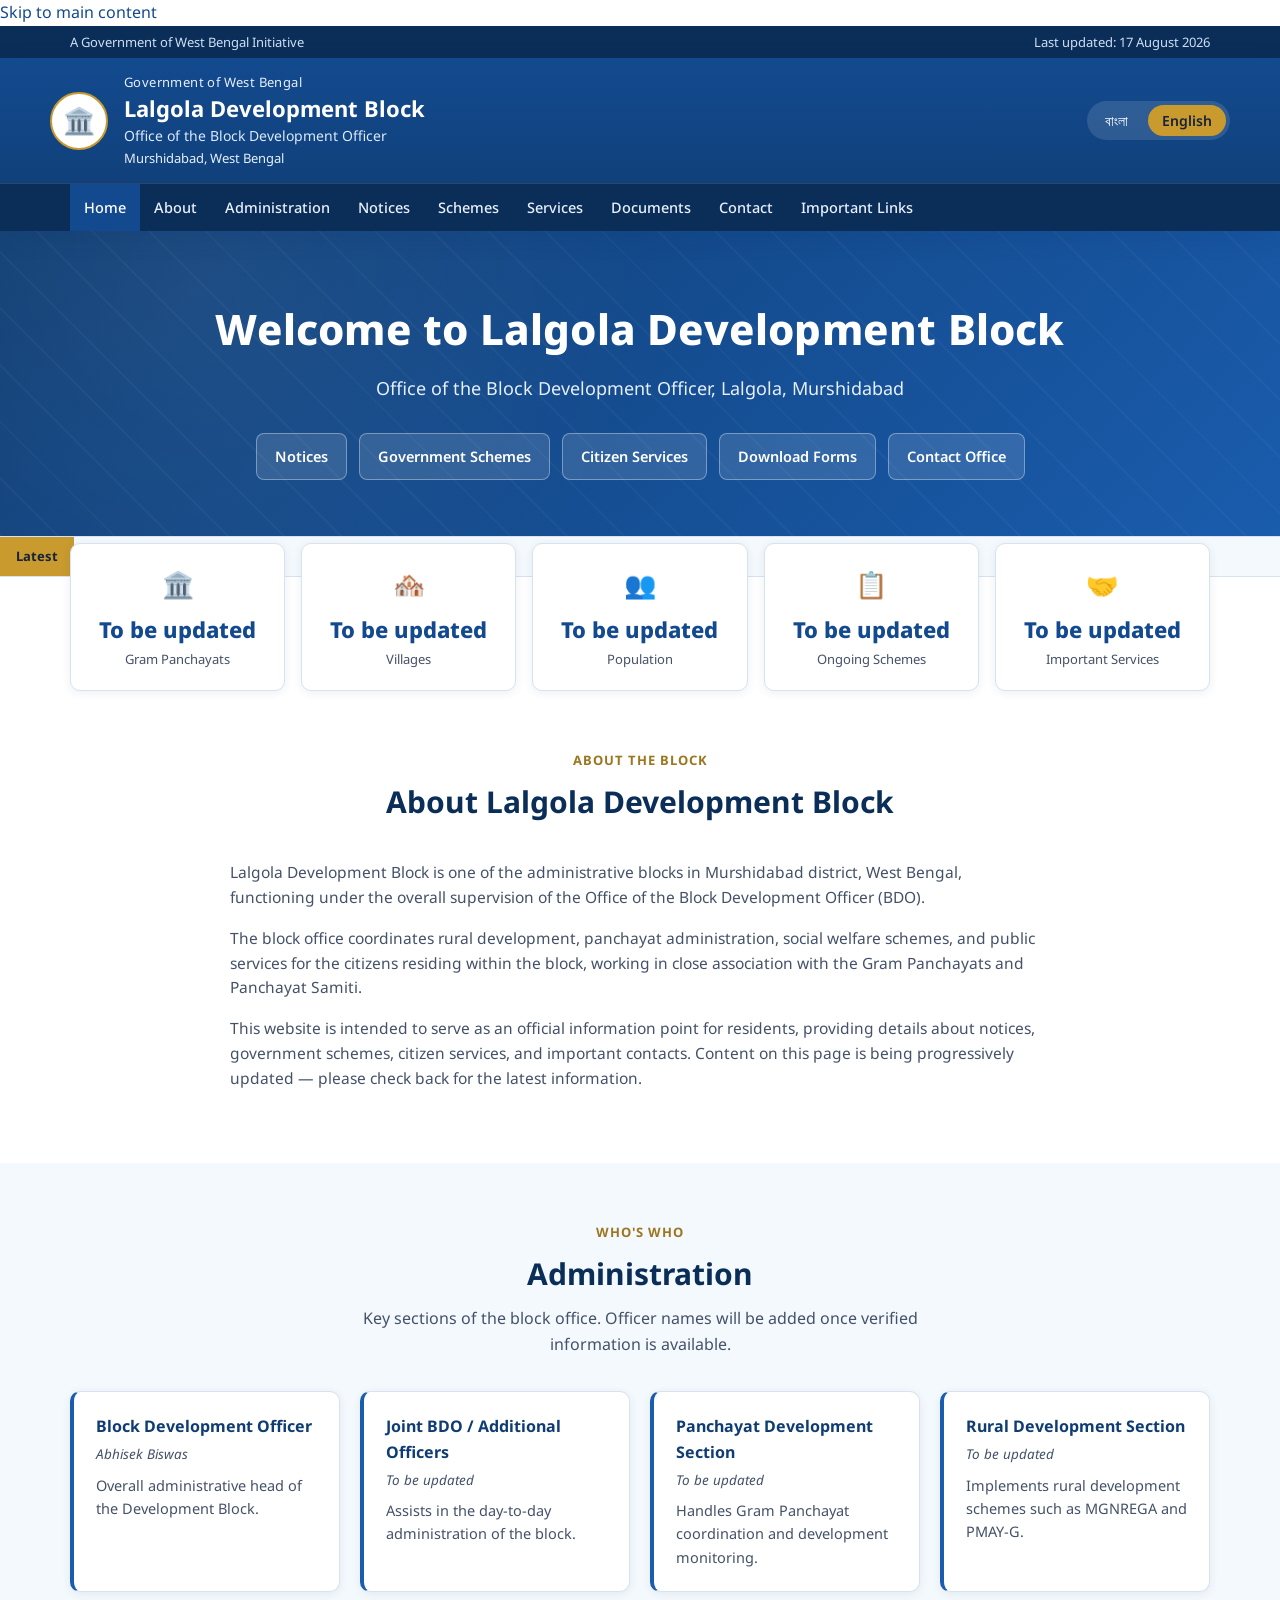
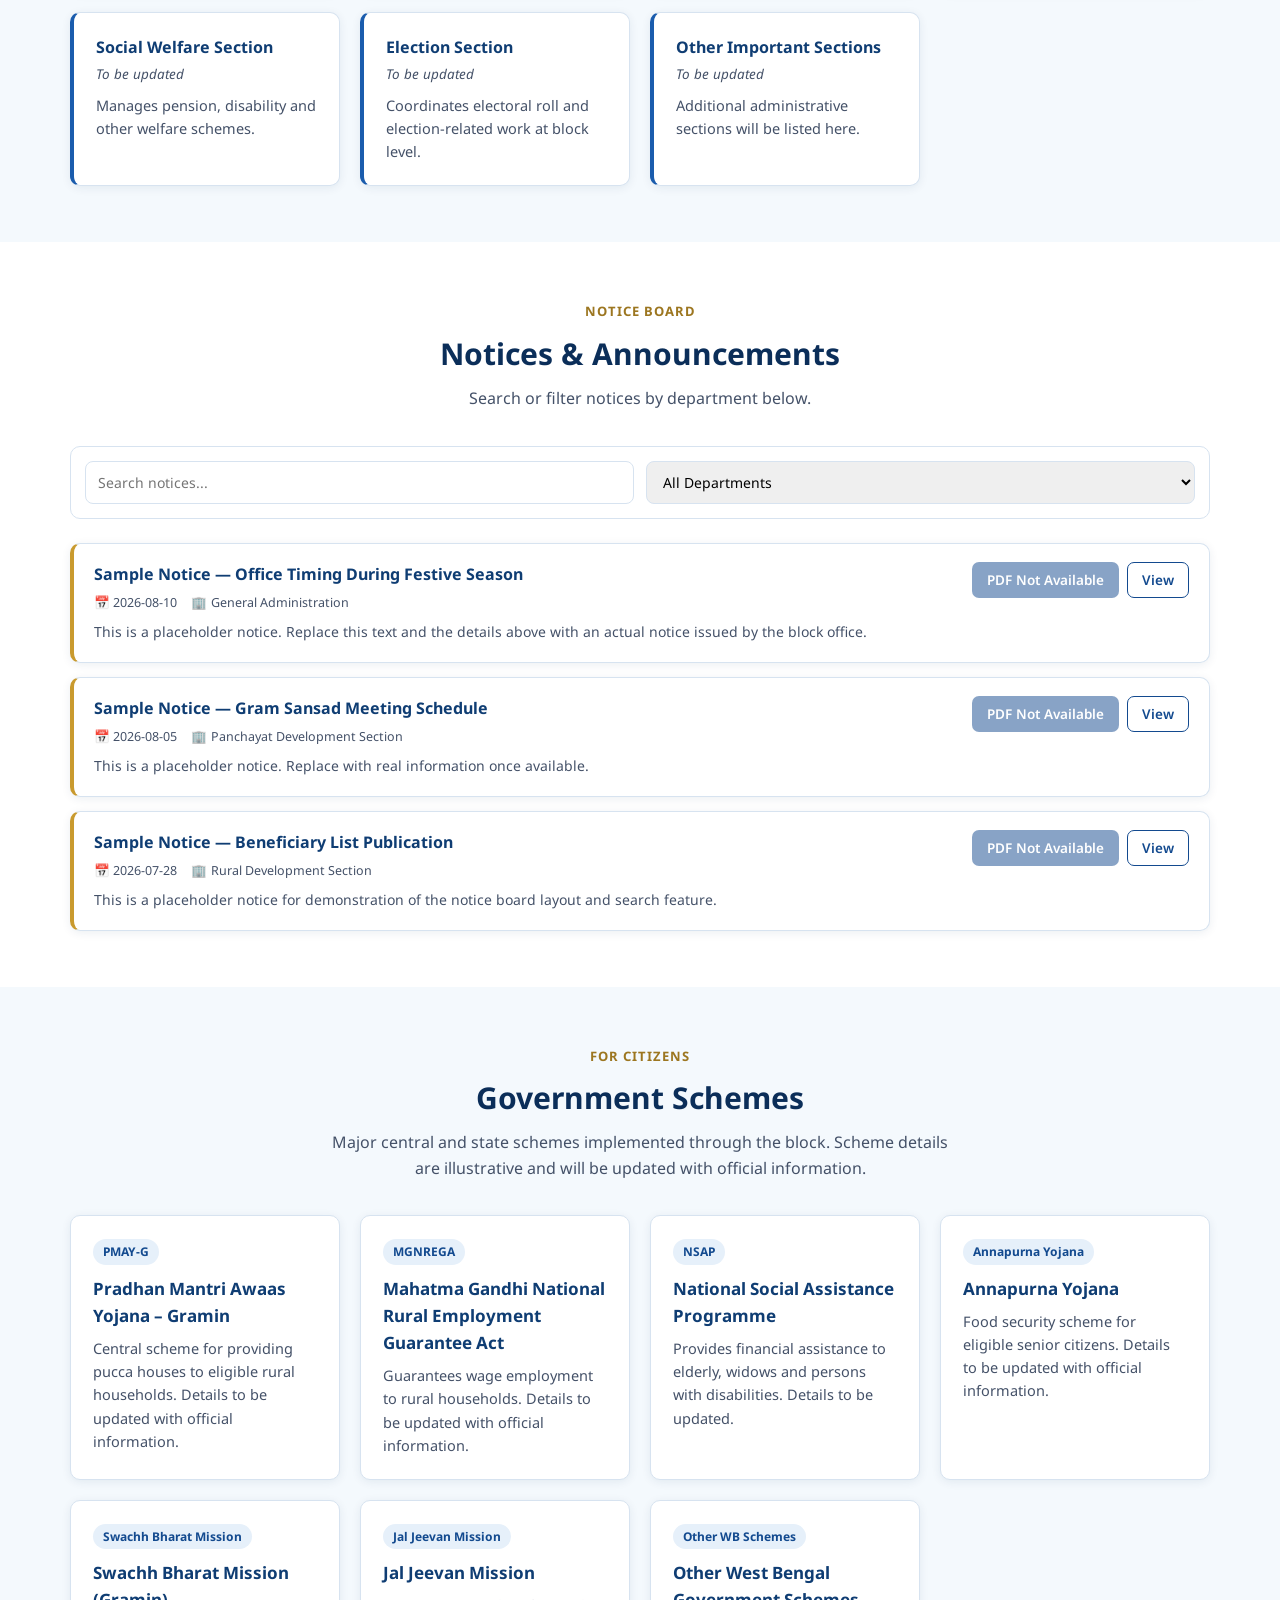
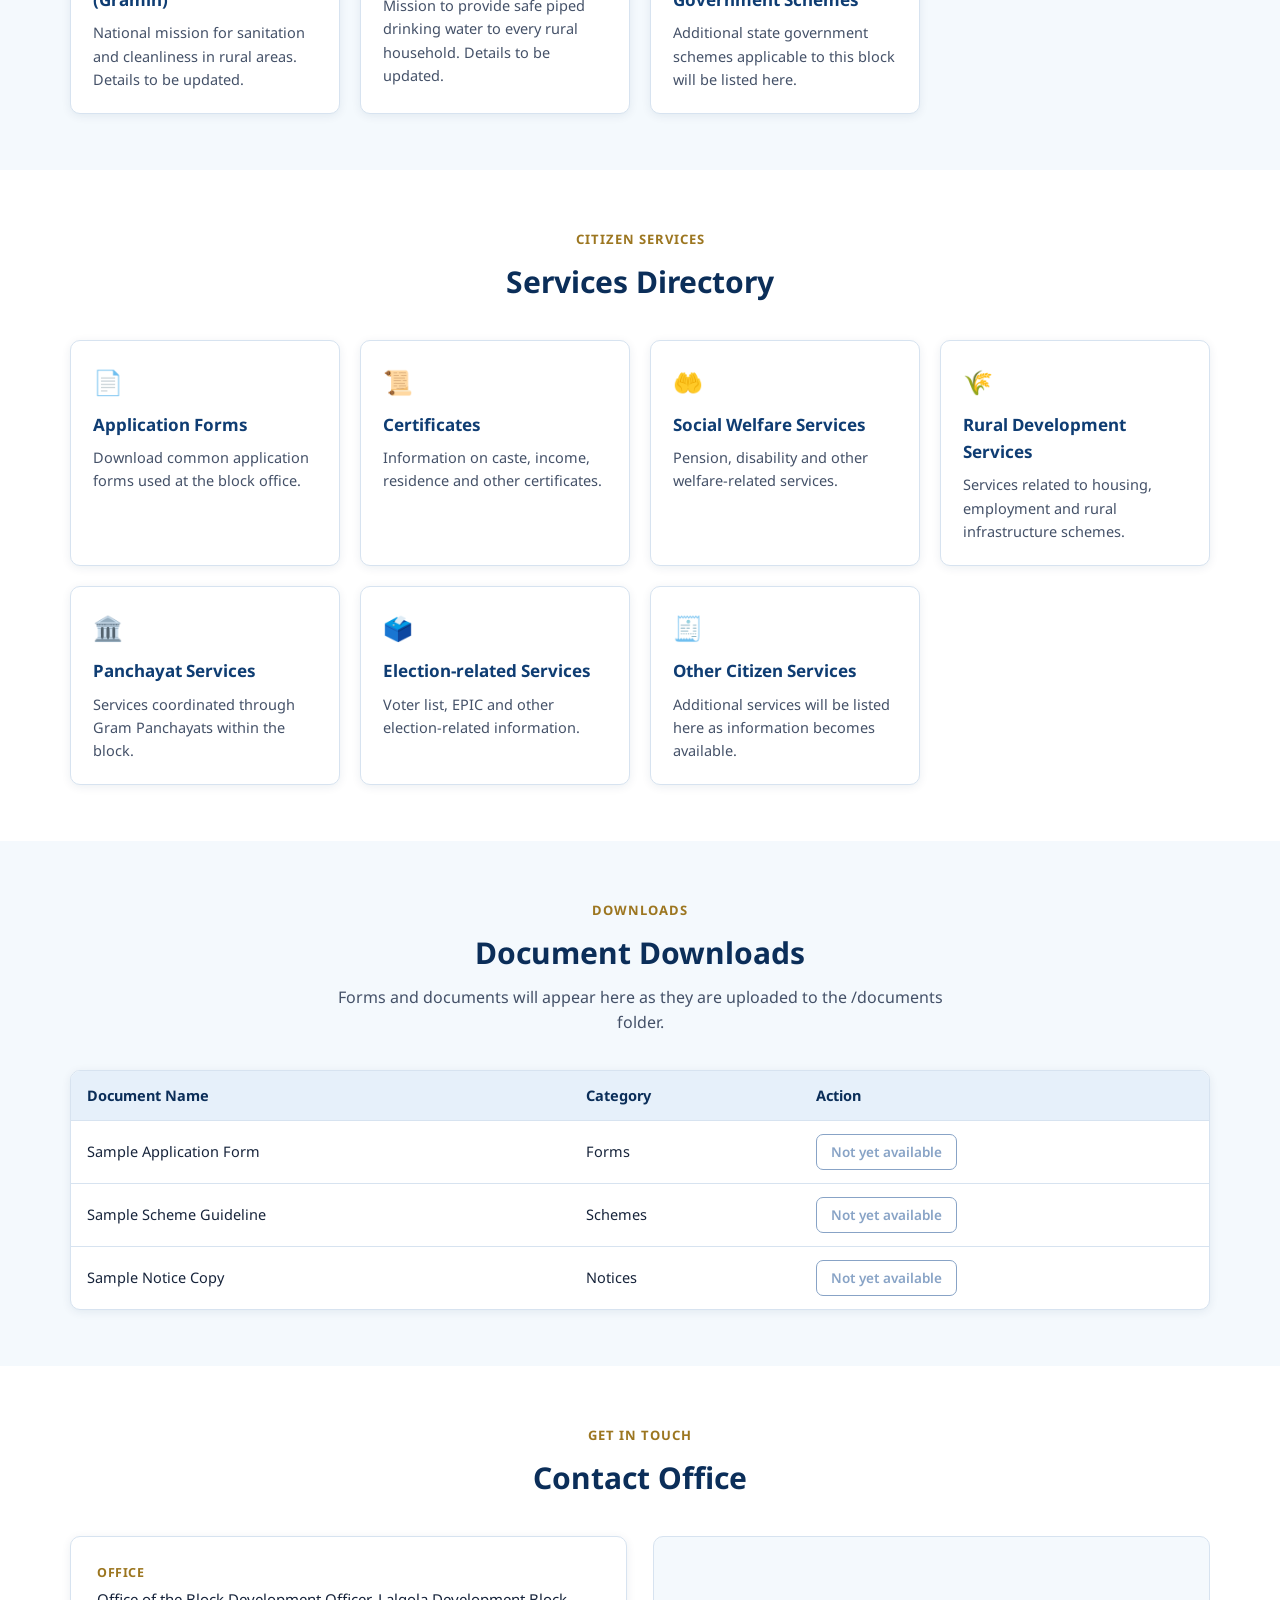
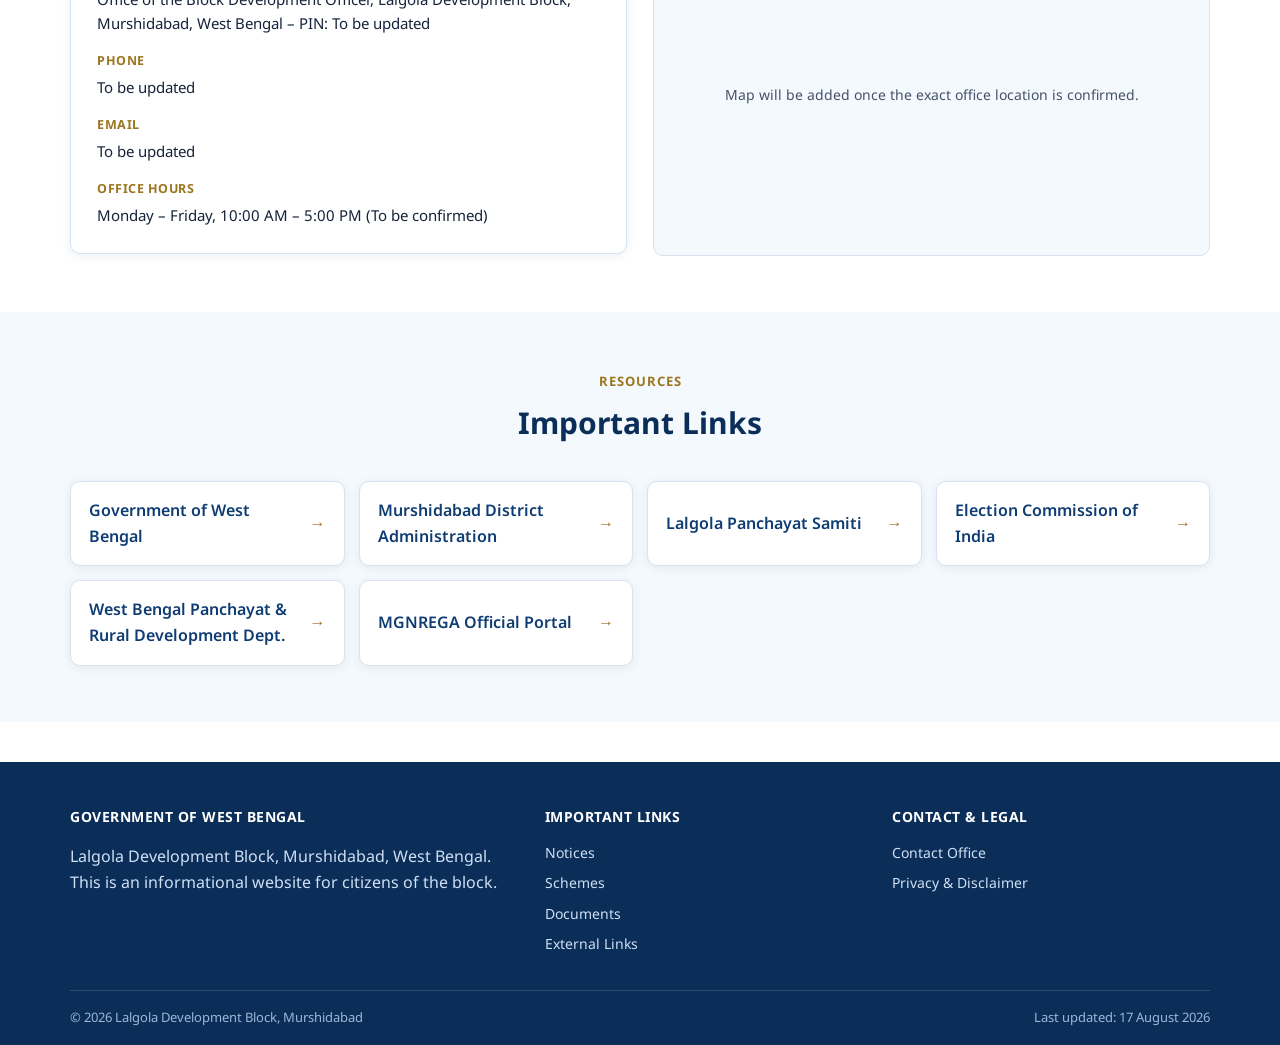
==== index.html @ 28a1ce95 "Add files via upload" ====
<!DOCTYPE html>
<html lang="en">
<head>
<meta charset="UTF-8" />
<meta name="viewport" content="width=device-width, initial-scale=1.0" />
<title>Lalgola Development Block | Office of the Block Development Officer, Murshidabad</title>
<meta name="description" content="Official website of Lalgola Development Block, Murshidabad, West Bengal. Notices, government schemes, citizen services, documents and contact information for the Office of the Block Development Officer." />
<meta name="keywords" content="Lalgola, Lalgola Development Block, BDO Lalgola, Murshidabad, West Bengal Government, Panchayat, MGNREGA, PMAY-G" />
<meta name="author" content="Lalgola Development Block, Government of West Bengal" />
<meta name="robots" content="index, follow" />
<link rel="canonical" href="https://example.github.io/lalgola-block/" />

<!-- Open Graph -->
<meta property="og:type" content="website" />
<meta property="og:title" content="Lalgola Development Block | Government of West Bengal" />
<meta property="og:description" content="Official website of Lalgola Development Block, Murshidabad. Notices, schemes, citizen services and contact information." />
<meta property="og:image" content="assets/og-banner.svg" />
<meta property="og:locale" content="en_IN" />

<link rel="icon" href="assets/favicon.svg" type="image/svg+xml" />
<link rel="stylesheet" href="style.css" />
<link rel="preconnect" href="https://fonts.googleapis.com" />
<link href="https://fonts.googleapis.com/css2?family=Noto+Sans:wght@400;500;600;700;800&family=Noto+Sans+Bengali:wght@400;500;600;700&display=swap" rel="stylesheet" />
</head>
<body data-lang="en">

<a class="skip-link" href="#main-content">Skip to main content</a>

<!-- ============ TOP STRIP ============ -->
<div class="top-strip">
  <div class="container">
    <span>
      <span class="lang-en">A Government of West Bengal Initiative</span>
      <span class="lang-bn">পশ্চিমবঙ্গ সরকারের একটি উদ্যোগ</span>
    </span>
    <span class="lang-en">Last updated: <span class="js-last-updated"></span></span>
    <span class="lang-bn">সর্বশেষ আপডেট: <span class="js-last-updated"></span></span>
  </div>
</div>

<!-- ============ HEADER ============ -->
<header class="site-header">
  <div class="container header-main">
    <div class="emblem" aria-hidden="true">🏛️</div>
    <div class="header-text">
      <p class="govt-line js-govt-line"></p>
      <h1 class="block-name js-block-name"></h1>
      <p class="office-title js-office-title"></p>
      <p class="district js-district"></p>
    </div>
    <div class="lang-switch" role="group" aria-label="Language switch">
      <button type="button" data-lang-btn="bn" aria-pressed="false">বাংলা</button>
      <button type="button" data-lang-btn="en" aria-pressed="true">English</button>
    </div>
  </div>

  <nav class="site-nav" aria-label="Primary">
    <div class="container nav-inner">
      <button class="menu-toggle js-menu-toggle" aria-expanded="false" aria-controls="primary-menu">
        <span aria-hidden="true">☰</span>
        <span class="lang-en">Menu</span>
        <span class="lang-bn">মেনু</span>
      </button>
      <ul class="nav-list js-nav-list" id="primary-menu">
        <li><a href="#home"><span class="lang-en">Home</span><span class="lang-bn">হোম</span></a></li>
        <li><a href="#about"><span class="lang-en">About</span><span class="lang-bn">সম্পর্কে</span></a></li>
        <li><a href="#administration"><span class="lang-en">Administration</span><span class="lang-bn">প্রশাসন</span></a></li>
        <li><a href="#notices"><span class="lang-en">Notices</span><span class="lang-bn">বিজ্ঞপ্তি</span></a></li>
        <li><a href="#schemes"><span class="lang-en">Schemes</span><span class="lang-bn">প্রকল্প</span></a></li>
        <li><a href="#services"><span class="lang-en">Services</span><span class="lang-bn">পরিষেবা</span></a></li>
        <li><a href="#documents"><span class="lang-en">Documents</span><span class="lang-bn">নথি</span></a></li>
        <li><a href="#contact"><span class="lang-en">Contact</span><span class="lang-bn">যোগাযোগ</span></a></li>
        <li><a href="#important-links"><span class="lang-en">Important Links</span><span class="lang-bn">গুরুত্বপূর্ণ লিঙ্ক</span></a></li>
      </ul>
    </div>
  </nav>
</header>

<main id="main-content">

  <!-- ============ HOME / HERO ============ -->
  <section id="home">
    <div class="hero">
      <div class="container hero-inner">
        <h1 class="js-hero-title"></h1>
        <p class="subtitle js-hero-subtitle"></p>
        <div class="quick-links">
          <a href="#notices">
            <span class="lang-en">Notices</span><span class="lang-bn">বিজ্ঞপ্তি</span>
          </a>
          <a href="#schemes">
            <span class="lang-en">Government Schemes</span><span class="lang-bn">সরকারি প্রকল্প</span>
          </a>
          <a href="#services">
            <span class="lang-en">Citizen Services</span><span class="lang-bn">নাগরিক পরিষেবা</span>
          </a>
          <a href="#documents">
            <span class="lang-en">Download Forms</span><span class="lang-bn">ফর্ম ডাউনলোড</span>
          </a>
          <a href="#contact">
            <span class="lang-en">Contact Office</span><span class="lang-bn">কার্যালয়ে যোগাযোগ</span>
          </a>
        </div>
      </div>
    </div>

    <!-- Latest notice marquee -->
    <div class="marquee-bar">
      <span class="marquee-label">
        <span class="lang-en">Latest</span><span class="lang-bn">সাম্প্রতিক</span>
      </span>
      <div class="marquee-track">
        <div class="marquee-content js-marquee-content"></div>
      </div>
    </div>

    <div class="container">
      <div class="stats-grid js-stats-grid"></div>
    </div>
  </section>

  <!-- ============ ABOUT ============ -->
  <section id="about" class="section">
    <div class="container">
      <div class="section-head">
        <span class="eyebrow">
          <span class="lang-en">About the Block</span><span class="lang-bn">ব্লক সম্পর্কে</span>
        </span>
        <h2 class="js-about-heading"></h2>
      </div>
      <div class="about-text js-about-body"></div>
    </div>
  </section>

  <!-- ============ ADMINISTRATION ============ -->
  <section id="administration" class="section alt">
    <div class="container">
      <div class="section-head">
        <span class="eyebrow"><span class="lang-en">Who's Who</span><span class="lang-bn">প্রশাসনিক কাঠামো</span></span>
        <h2><span class="lang-en">Administration</span><span class="lang-bn">প্রশাসন</span></h2>
        <p>
          <span class="lang-en">Key sections of the block office. Officer names will be added once verified information is available.</span>
          <span class="lang-bn">ব্লক কার্যালয়ের প্রধান শাখাসমূহ। যাচাইকৃত তথ্য পাওয়া গেলে আধিকারিকদের নাম যুক্ত করা হবে।</span>
        </p>
      </div>
      <div class="card-grid js-admin-grid"></div>
    </div>
  </section>

  <!-- ============ NOTICE BOARD ============ -->
  <section id="notices" class="section">
    <div class="container">
      <div class="section-head">
        <span class="eyebrow"><span class="lang-en">Notice Board</span><span class="lang-bn">নোটিশ বোর্ড</span></span>
        <h2><span class="lang-en">Notices &amp; Announcements</span><span class="lang-bn">বিজ্ঞপ্তি ও ঘোষণা</span></h2>
        <p>
          <span class="lang-en">Search or filter notices by department below.</span>
          <span class="lang-bn">নীচে বিভাগ অনুযায়ী বিজ্ঞপ্তি অনুসন্ধান বা ফিল্টার করুন।</span>
        </p>
      </div>

      <div class="notice-toolbar">
        <label class="visually-hidden" for="notice-search">
          <span class="lang-en">Search notices</span><span class="lang-bn">বিজ্ঞপ্তি অনুসন্ধান করুন</span>
        </label>
        <input type="search" id="notice-search" class="js-notice-search" placeholder="Search notices..." />

        <label class="visually-hidden" for="notice-dept">
          <span class="lang-en">Filter by department</span><span class="lang-bn">বিভাগ অনুযায়ী ফিল্টার করুন</span>
        </label>
        <select id="notice-dept" class="js-notice-dept"></select>
      </div>

      <div class="notice-list js-notice-list"></div>
    </div>
  </section>

  <!-- ============ SCHEMES ============ -->
  <section id="schemes" class="section alt">
    <div class="container">
      <div class="section-head">
        <span class="eyebrow"><span class="lang-en">For Citizens</span><span class="lang-bn">নাগরিকদের জন্য</span></span>
        <h2><span class="lang-en">Government Schemes</span><span class="lang-bn">সরকারি প্রকল্প</span></h2>
        <p>
          <span class="lang-en">Major central and state schemes implemented through the block. Scheme details are illustrative and will be updated with official information.</span>
          <span class="lang-bn">ব্লকের মাধ্যমে বাস্তবায়িত প্রধান কেন্দ্রীয় ও রাজ্য প্রকল্প। প্রকল্পের বিবরণ উদাহরণস্বরূপ এবং অফিসিয়াল তথ্য দিয়ে আপডেট করা হবে।</span>
        </p>
      </div>
      <div class="card-grid js-schemes-grid"></div>
    </div>
  </section>

  <!-- ============ SERVICES ============ -->
  <section id="services" class="section">
    <div class="container">
      <div class="section-head">
        <span class="eyebrow"><span class="lang-en">Citizen Services</span><span class="lang-bn">নাগরিক পরিষেবা</span></span>
        <h2><span class="lang-en">Services Directory</span><span class="lang-bn">পরিষেবা তালিকা</span></h2>
      </div>
      <div class="card-grid js-services-grid"></div>
    </div>
  </section>

  <!-- ============ DOCUMENTS ============ -->
  <section id="documents" class="section alt">
    <div class="container">
      <div class="section-head">
        <span class="eyebrow"><span class="lang-en">Downloads</span><span class="lang-bn">ডাউনলোড</span></span>
        <h2><span class="lang-en">Document Downloads</span><span class="lang-bn">নথি ডাউনলোড</span></h2>
        <p>
          <span class="lang-en">Forms and documents will appear here as they are uploaded to the /documents folder.</span>
          <span class="lang-bn">/documents ফোল্ডারে আপলোড করা হলে ফর্ম ও নথি এখানে প্রদর্শিত হবে।</span>
        </p>
      </div>
      <div class="doc-table-wrap">
        <table class="doc-table">
          <thead>
            <tr>
              <th><span class="lang-en">Document Name</span><span class="lang-bn">নথির নাম</span></th>
              <th><span class="lang-en">Category</span><span class="lang-bn">বিভাগ</span></th>
              <th><span class="lang-en">Action</span><span class="lang-bn">পদক্ষেপ</span></th>
            </tr>
          </thead>
          <tbody class="js-doc-tbody"></tbody>
        </table>
      </div>
    </div>
  </section>

  <!-- ============ CONTACT ============ -->
  <section id="contact" class="section">
    <div class="container">
      <div class="section-head">
        <span class="eyebrow"><span class="lang-en">Get in Touch</span><span class="lang-bn">যোগাযোগ করুন</span></span>
        <h2><span class="lang-en">Contact Office</span><span class="lang-bn">কার্যালয়ে যোগাযোগ</span></h2>
      </div>
      <div class="contact-grid">
        <div class="contact-card">
          <dl>
            <dt><span class="lang-en">Office</span><span class="lang-bn">কার্যালয়</span></dt>
            <dd class="js-contact-address"></dd>
            <dt><span class="lang-en">Phone</span><span class="lang-bn">ফোন</span></dt>
            <dd class="js-contact-phone"></dd>
            <dt><span class="lang-en">Email</span><span class="lang-bn">ইমেল</span></dt>
            <dd class="js-contact-email"></dd>
            <dt><span class="lang-en">Office Hours</span><span class="lang-bn">অফিসের সময়</span></dt>
            <dd class="js-contact-hours"></dd>
          </dl>
        </div>
        <div class="map-embed js-map-embed"></div>
      </div>
    </div>
  </section>

  <!-- ============ IMPORTANT LINKS ============ -->
  <section id="important-links" class="section alt">
    <div class="container">
      <div class="section-head">
        <span class="eyebrow"><span class="lang-en">Resources</span><span class="lang-bn">সম্পদ</span></span>
        <h2><span class="lang-en">Important Links</span><span class="lang-bn">গুরুত্বপূর্ণ লিঙ্ক</span></h2>
      </div>
      <div class="links-grid js-links-grid"></div>
    </div>
  </section>

</main>

<!-- ============ FOOTER ============ -->
<footer class="site-footer">
  <div class="container">
    <div class="footer-grid">
      <div>
        <h4><span class="lang-en">Government of West Bengal</span><span class="lang-bn">পশ্চিমবঙ্গ সরকার</span></h4>
        <p>
          <span class="lang-en">Lalgola Development Block, Murshidabad, West Bengal. This is an informational website for citizens of the block.</span>
          <span class="lang-bn">লালগোলা উন্নয়ন ব্লক, মুর্শিদাবাদ, পশ্চিমবঙ্গ। এটি ব্লকের নাগরিকদের জন্য একটি তথ্যমূলক ওয়েবসাইট।</span>
        </p>
      </div>
      <div>
        <h4><span class="lang-en">Important Links</span><span class="lang-bn">গুরুত্বপূর্ণ লিঙ্ক</span></h4>
        <ul>
          <li><a href="#notices"><span class="lang-en">Notices</span><span class="lang-bn">বিজ্ঞপ্তি</span></a></li>
          <li><a href="#schemes"><span class="lang-en">Schemes</span><span class="lang-bn">প্রকল্প</span></a></li>
          <li><a href="#documents"><span class="lang-en">Documents</span><span class="lang-bn">নথি</span></a></li>
          <li><a href="#important-links"><span class="lang-en">External Links</span><span class="lang-bn">বাহ্যিক লিঙ্ক</span></a></li>
        </ul>
      </div>
      <div>
        <h4><span class="lang-en">Contact &amp; Legal</span><span class="lang-bn">যোগাযোগ ও আইনি তথ্য</span></h4>
        <ul>
          <li><a href="#contact"><span class="lang-en">Contact Office</span><span class="lang-bn">কার্যালয়ে যোগাযোগ</span></a></li>
          <li><a href="disclaimer.html"><span class="lang-en">Privacy &amp; Disclaimer</span><span class="lang-bn">গোপনীয়তা ও দাবিত্যাগ</span></a></li>
        </ul>
      </div>
    </div>
    <div class="footer-bottom">
      <span>&copy; <span class="js-year"></span> <span class="lang-en">Lalgola Development Block, Murshidabad</span><span class="lang-bn">লালগোলা উন্নয়ন ব্লক, মুর্শিদাবাদ</span></span>
      <span class="lang-en">Last updated: <span class="js-last-updated"></span></span>
      <span class="lang-bn">সর্বশেষ আপডেট: <span class="js-last-updated"></span></span>
    </div>
  </div>
</footer>

<script src="data.js"></script>
<script src="script.js"></script>
</body>
</html>
---- style.css ----
/* ==========================================================================
   LALGOLA DEVELOPMENT BLOCK — STYLESHEET
   Primary theme: Government Blue. Edit CSS variables below to re-theme.
   ========================================================================== */

:root {
  --blue-900: #0b2e59;
  --blue-800: #0f3d73;
  --blue-700: #134a8f;
  --blue-600: #1a5cad;
  --blue-500: #2571c9;
  --blue-100: #e6f0fa;
  --blue-50:  #f4f9fd;
  --gold: #c99a2e;
  --gold-dark: #9c7620;
  --ink: #16233a;
  --ink-soft: #445168;
  --border: #d7e3f0;
  --white: #ffffff;
  --success-bg: #eaf7ee;
  --success-ink: #1e7a3c;
  --radius: 10px;
  --shadow: 0 2px 10px rgba(11, 46, 89, 0.08);
  --shadow-md: 0 6px 24px rgba(11, 46, 89, 0.12);
  --font-en: "Noto Sans", "Segoe UI", Arial, sans-serif;
  --font-bn: "Noto Sans Bengali", "Noto Sans", Arial, sans-serif;
  --header-h: 128px;
}

* { box-sizing: border-box; }

html { scroll-behavior: smooth; }

body {
  margin: 0;
  font-family: var(--font-en);
  color: var(--ink);
  background: var(--white);
  line-height: 1.6;
  font-size: 16px;
  -webkit-font-smoothing: antialiased;
}

body[data-lang="bn"] { font-family: var(--font-bn); }

img { max-width: 100%; display: block; }

a { color: var(--blue-700); text-decoration: none; }
a:hover { text-decoration: underline; }

.container {
  max-width: 1180px;
  margin: 0 auto;
  padding: 0 20px;
}

/* Focus visibility for accessibility */
a:focus-visible, button:focus-visible, input:focus-visible {
  outline: 3px solid var(--gold);
  outline-offset: 2px;
}

@media (prefers-reduced-motion: reduce) {
  * { animation-duration: 0.01ms !important; animation-iteration-count: 1 !important; transition-duration: 0.01ms !important; scroll-behavior: auto !important; }
}

/* Language toggling: elements carry both languages; JS hides one */
[data-en], [data-bn] { }
body[data-lang="en"] .lang-bn { display: none !important; }
body[data-lang="bn"] .lang-en { display: none !important; }

/* --------------------------------------------------------------------
   TOP STRIP
   -------------------------------------------------------------------- */
.top-strip {
  background: var(--blue-900);
  color: #cfe0f5;
  font-size: 13px;
}
.top-strip .container {
  display: flex;
  justify-content: space-between;
  align-items: center;
  padding-top: 6px;
  padding-bottom: 6px;
  flex-wrap: wrap;
  gap: 6px;
}
.top-strip .skip-link {
  position: absolute;
  left: -9999px;
  top: 0;
  background: var(--gold);
  color: var(--ink);
  padding: 8px 14px;
  z-index: 1000;
  border-radius: 0 0 6px 0;
}
.top-strip .skip-link:focus {
  left: 0;
}

/* --------------------------------------------------------------------
   HEADER
   -------------------------------------------------------------------- */
.site-header {
  background: linear-gradient(180deg, var(--blue-700), var(--blue-800));
  color: var(--white);
  position: sticky;
  top: 0;
  z-index: 500;
  box-shadow: var(--shadow-md);
}

.header-main {
  display: flex;
  align-items: center;
  gap: 16px;
  padding: 14px 0;
}

.emblem {
  width: 58px;
  height: 58px;
  flex: 0 0 auto;
  border-radius: 50%;
  background: var(--white);
  display: flex;
  align-items: center;
  justify-content: center;
  border: 2px solid var(--gold);
  font-size: 26px;
}

.header-text { flex: 1 1 auto; min-width: 0; }
.header-text .govt-line {
  font-size: 13px;
  letter-spacing: 0.4px;
  color: var(--blue-100);
  margin: 0 0 2px;
}
.header-text .block-name {
  font-size: 22px;
  font-weight: 700;
  margin: 0;
  line-height: 1.25;
}
.header-text .office-title {
  font-size: 14px;
  margin: 2px 0 0;
  color: #dceafb;
}
.header-text .district {
  font-size: 13px;
  color: var(--blue-100);
  margin: 1px 0 0;
}

.lang-switch {
  flex: 0 0 auto;
  display: flex;
  gap: 6px;
  background: rgba(255,255,255,0.12);
  border-radius: 20px;
  padding: 4px;
}
.lang-switch button {
  border: none;
  background: transparent;
  color: var(--white);
  padding: 6px 14px;
  border-radius: 16px;
  font-size: 14px;
  cursor: pointer;
  font-family: inherit;
}
.lang-switch button.active {
  background: var(--gold);
  color: var(--ink);
  font-weight: 600;
}

/* Nav */
.site-nav {
  background: var(--blue-900);
  border-top: 1px solid rgba(255,255,255,0.12);
}
.nav-inner {
  display: flex;
  align-items: center;
  justify-content: space-between;
}
.nav-list {
  list-style: none;
  display: flex;
  margin: 0;
  padding: 0;
  flex-wrap: wrap;
}
.nav-list a {
  display: block;
  color: #e8f0fb;
  padding: 12px 14px;
  font-size: 14.5px;
  font-weight: 500;
  white-space: nowrap;
}
.nav-list a:hover,
.nav-list a:focus-visible,
.nav-list a.active {
  background: var(--blue-700);
  text-decoration: none;
  color: var(--white);
}

.menu-toggle {
  display: none;
  background: none;
  border: 1px solid rgba(255,255,255,0.4);
  color: var(--white);
  border-radius: 6px;
  padding: 8px 12px;
  font-size: 14px;
  margin: 8px 0;
  cursor: pointer;
}

@media (max-width: 880px) {
  .menu-toggle { display: inline-flex; align-items: center; gap: 8px; }
  .nav-inner { flex-direction: column; align-items: stretch; }
  .nav-list {
    flex-direction: column;
    max-height: 0;
    overflow: hidden;
    transition: max-height 0.3s ease;
  }
  .nav-list.open { max-height: 600px; }
  .nav-list a { padding: 12px 6px; border-top: 1px solid rgba(255,255,255,0.08); }
}

/* --------------------------------------------------------------------
   HERO
   -------------------------------------------------------------------- */
.hero {
  background:
    radial-gradient(circle at 15% 20%, rgba(255,255,255,0.06), transparent 40%),
    linear-gradient(135deg, var(--blue-800), var(--blue-600));
  color: var(--white);
  padding: 64px 0 56px;
  text-align: center;
  position: relative;
  overflow: hidden;
}
.hero::after {
  content: "";
  position: absolute;
  inset: 0;
  background-image: repeating-linear-gradient(45deg, rgba(255,255,255,0.03) 0 2px, transparent 2px 40px);
  pointer-events: none;
}
.hero-inner { position: relative; }
.hero h1 {
  font-size: clamp(26px, 4.4vw, 42px);
  margin: 0 0 12px;
  font-weight: 800;
  letter-spacing: 0.2px;
}
.hero p.subtitle {
  font-size: clamp(15px, 2vw, 18px);
  color: var(--blue-100);
  max-width: 640px;
  margin: 0 auto 30px;
}

.quick-links {
  display: flex;
  flex-wrap: wrap;
  gap: 12px;
  justify-content: center;
  margin-top: 8px;
}
.quick-links a {
  background: rgba(255,255,255,0.12);
  border: 1px solid rgba(255,255,255,0.35);
  color: var(--white);
  padding: 11px 18px;
  border-radius: 8px;
  font-size: 14.5px;
  font-weight: 600;
  transition: transform 0.15s ease, background 0.15s ease;
}
.quick-links a:hover {
  background: var(--gold);
  border-color: var(--gold);
  color: var(--ink);
  text-decoration: none;
  transform: translateY(-2px);
}

/* --------------------------------------------------------------------
   MARQUEE / LATEST NOTICE STRIP
   -------------------------------------------------------------------- */
.marquee-bar {
  background: var(--blue-50);
  border-bottom: 1px solid var(--border);
  border-top: 1px solid var(--border);
  display: flex;
  align-items: center;
}
.marquee-label {
  flex: 0 0 auto;
  background: var(--gold);
  color: var(--ink);
  font-weight: 700;
  font-size: 13px;
  padding: 9px 16px;
  white-space: nowrap;
}
.marquee-track {
  overflow: hidden;
  flex: 1 1 auto;
  white-space: nowrap;
  position: relative;
}
.marquee-content {
  display: inline-block;
  padding-left: 100%;
  animation: marquee 28s linear infinite;
  font-size: 14px;
  color: var(--blue-800);
}
.marquee-content span { margin-right: 60px; }
@keyframes marquee {
  from { transform: translateX(0); }
  to { transform: translateX(-100%); }
}
@media (prefers-reduced-motion: reduce) {
  .marquee-content { animation: none; padding-left: 0; }
}

/* --------------------------------------------------------------------
   SECTIONS — GENERIC
   -------------------------------------------------------------------- */
.section {
  padding: 56px 0;
}
.section.alt {
  background: var(--blue-50);
}
.section-head {
  text-align: center;
  margin-bottom: 34px;
}
.section-head .eyebrow {
  color: var(--gold-dark);
  font-weight: 700;
  font-size: 13px;
  letter-spacing: 1px;
  text-transform: uppercase;
}
.section-head h2 {
  font-size: clamp(22px, 3vw, 30px);
  margin: 6px 0 8px;
  color: var(--blue-900);
}
.section-head p {
  color: var(--ink-soft);
  max-width: 640px;
  margin: 0 auto;
}

/* --------------------------------------------------------------------
   STATS CARDS
   -------------------------------------------------------------------- */
.stats-grid {
  display: grid;
  grid-template-columns: repeat(5, 1fr);
  gap: 16px;
  margin-top: -34px;
  position: relative;
  z-index: 2;
}
.stat-card {
  background: var(--white);
  border: 1px solid var(--border);
  border-radius: var(--radius);
  box-shadow: var(--shadow);
  text-align: center;
  padding: 20px 12px;
}
.stat-card .icon { font-size: 26px; }
.stat-card .value {
  font-size: 22px;
  font-weight: 800;
  color: var(--blue-700);
  margin: 6px 0 2px;
}
.stat-card .label { font-size: 13px; color: var(--ink-soft); }

@media (max-width: 900px) {
  .stats-grid { grid-template-columns: repeat(2, 1fr); margin-top: 24px; }
}

/* --------------------------------------------------------------------
   CARD GRIDS (general)
   -------------------------------------------------------------------- */
.card-grid {
  display: grid;
  grid-template-columns: repeat(auto-fit, minmax(260px, 1fr));
  gap: 20px;
}
.card {
  background: var(--white);
  border: 1px solid var(--border);
  border-radius: var(--radius);
  padding: 22px;
  box-shadow: var(--shadow);
  transition: transform 0.15s ease, box-shadow 0.15s ease;
}
.card:hover { transform: translateY(-3px); box-shadow: var(--shadow-md); }
.card h3 {
  margin: 0 0 8px;
  color: var(--blue-800);
  font-size: 17px;
}
.card p { margin: 0; color: var(--ink-soft); font-size: 14.5px; }
.card .card-icon { font-size: 24px; margin-bottom: 10px; display: block; }
.card .tag {
  display: inline-block;
  background: var(--blue-100);
  color: var(--blue-700);
  font-size: 12px;
  font-weight: 700;
  padding: 3px 10px;
  border-radius: 20px;
  margin-bottom: 10px;
}

/* Administration cards get a left accent */
.admin-card {
  border-left: 4px solid var(--blue-600);
}
.admin-card .role { color: var(--blue-800); font-weight: 700; margin: 0 0 4px; font-size: 16px; }
.admin-card .name { color: var(--ink-soft); font-size: 13.5px; margin: 0 0 8px; font-style: italic; }

/* --------------------------------------------------------------------
   ABOUT
   -------------------------------------------------------------------- */
.about-text p {
  color: var(--ink-soft);
  margin: 0 0 16px;
  font-size: 15.5px;
}
.about-text { max-width: 820px; margin: 0 auto; }

/* --------------------------------------------------------------------
   NOTICE BOARD
   -------------------------------------------------------------------- */
.notice-toolbar {
  display: flex;
  gap: 12px;
  flex-wrap: wrap;
  margin-bottom: 24px;
  background: var(--white);
  border: 1px solid var(--border);
  padding: 14px;
  border-radius: var(--radius);
}
.notice-toolbar input[type="search"],
.notice-toolbar select {
  padding: 10px 12px;
  border: 1px solid var(--border);
  border-radius: 8px;
  font-size: 14px;
  font-family: inherit;
  flex: 1 1 200px;
  min-width: 160px;
}
.notice-list {
  display: grid;
  gap: 14px;
}
.notice-item {
  background: var(--white);
  border: 1px solid var(--border);
  border-left: 4px solid var(--gold);
  border-radius: var(--radius);
  padding: 18px 20px;
  box-shadow: var(--shadow);
  display: flex;
  flex-wrap: wrap;
  gap: 12px;
  justify-content: space-between;
  align-items: flex-start;
}
.notice-main { flex: 1 1 320px; }
.notice-main h3 { margin: 0 0 6px; font-size: 16px; color: var(--blue-800); }
.notice-meta {
  font-size: 12.5px;
  color: var(--ink-soft);
  margin-bottom: 8px;
  display: flex;
  gap: 14px;
  flex-wrap: wrap;
}
.notice-meta span { display: inline-flex; align-items: center; gap: 4px; }
.notice-desc { font-size: 14px; color: var(--ink-soft); margin: 0; }
.notice-actions {
  display: flex;
  gap: 8px;
  flex-wrap: wrap;
  flex: 0 0 auto;
}
.btn {
  display: inline-block;
  padding: 8px 14px;
  border-radius: 7px;
  font-size: 13.5px;
  font-weight: 600;
  cursor: pointer;
  border: 1px solid transparent;
  font-family: inherit;
}
.btn-primary { background: var(--blue-700); color: var(--white); }
.btn-primary:hover { background: var(--blue-800); text-decoration: none; }
.btn-outline { background: transparent; color: var(--blue-700); border-color: var(--blue-700); }
.btn-outline:hover { background: var(--blue-100); text-decoration: none; }
.btn:disabled { opacity: 0.5; cursor: not-allowed; }

.empty-state {
  text-align: center;
  padding: 40px 20px;
  color: var(--ink-soft);
  background: var(--white);
  border: 1px dashed var(--border);
  border-radius: var(--radius);
}

/* --------------------------------------------------------------------
   TABLE (documents)
   -------------------------------------------------------------------- */
.doc-table-wrap {
  overflow-x: auto;
  background: var(--white);
  border: 1px solid var(--border);
  border-radius: var(--radius);
  box-shadow: var(--shadow);
}
table.doc-table {
  width: 100%;
  border-collapse: collapse;
  min-width: 480px;
}
table.doc-table th, table.doc-table td {
  text-align: left;
  padding: 13px 16px;
  border-bottom: 1px solid var(--border);
  font-size: 14.5px;
}
table.doc-table th {
  background: var(--blue-100);
  color: var(--blue-900);
  font-weight: 700;
}
table.doc-table tr:last-child td { border-bottom: none; }

/* --------------------------------------------------------------------
   LINKS GRID
   -------------------------------------------------------------------- */
.links-grid {
  display: grid;
  grid-template-columns: repeat(auto-fit, minmax(230px, 1fr));
  gap: 14px;
}
.link-card {
  background: var(--white);
  border: 1px solid var(--border);
  border-radius: var(--radius);
  padding: 16px 18px;
  display: flex;
  align-items: center;
  gap: 10px;
  font-weight: 600;
  color: var(--blue-800);
  box-shadow: var(--shadow);
}
.link-card:hover { background: var(--blue-100); text-decoration: none; }
.link-card .arrow { margin-left: auto; color: var(--gold-dark); }

/* --------------------------------------------------------------------
   CONTACT
   -------------------------------------------------------------------- */
.contact-grid {
  display: grid;
  grid-template-columns: 1fr 1fr;
  gap: 26px;
  align-items: start;
}
.contact-card {
  background: var(--white);
  border: 1px solid var(--border);
  border-radius: var(--radius);
  padding: 26px;
  box-shadow: var(--shadow);
}
.contact-card dl { margin: 0; }
.contact-card dt {
  font-size: 12.5px;
  text-transform: uppercase;
  letter-spacing: 0.5px;
  color: var(--gold-dark);
  font-weight: 700;
  margin-top: 16px;
}
.contact-card dt:first-child { margin-top: 0; }
.contact-card dd {
  margin: 4px 0 0;
  color: var(--ink);
  font-size: 15px;
}
.map-embed {
  width: 100%;
  height: 320px;
  border: 1px solid var(--border);
  border-radius: var(--radius);
  background: var(--blue-50);
  display: flex;
  align-items: center;
  justify-content: center;
  color: var(--ink-soft);
  font-size: 14px;
  text-align: center;
  padding: 20px;
}
@media (max-width: 800px) {
  .contact-grid { grid-template-columns: 1fr; }
}

/* --------------------------------------------------------------------
   FOOTER
   -------------------------------------------------------------------- */
.site-footer {
  background: var(--blue-900);
  color: #cfe0f5;
  padding: 44px 0 18px;
  margin-top: 40px;
}
.footer-grid {
  display: grid;
  grid-template-columns: 1.4fr 1fr 1fr;
  gap: 30px;
  padding-bottom: 26px;
  border-bottom: 1px solid rgba(255,255,255,0.14);
}
.footer-grid h4 {
  color: var(--white);
  font-size: 14px;
  text-transform: uppercase;
  letter-spacing: 0.5px;
  margin: 0 0 14px;
}
.footer-grid ul { list-style: none; margin: 0; padding: 0; }
.footer-grid li { margin-bottom: 8px; font-size: 14px; }
.footer-grid a { color: #cfe0f5; }
.footer-grid a:hover { color: var(--white); }
.footer-bottom {
  padding-top: 16px;
  display: flex;
  justify-content: space-between;
  flex-wrap: wrap;
  gap: 8px;
  font-size: 13px;
  color: #9db6d6;
}
@media (max-width: 750px) {
  .footer-grid { grid-template-columns: 1fr; }
}

/* --------------------------------------------------------------------
   404 PAGE
   -------------------------------------------------------------------- */
.error-page {
  min-height: 50vh;
  display: flex;
  flex-direction: column;
  align-items: center;
  justify-content: center;
  text-align: center;
  padding: 80px 20px;
}
.error-page .code {
  font-size: 72px;
  font-weight: 800;
  color: var(--blue-700);
  margin: 0;
}

/* --------------------------------------------------------------------
   UTILITIES
   -------------------------------------------------------------------- */
.mt-0 { margin-top: 0; }
.text-center { text-align: center; }
.visually-hidden {
  position: absolute;
  width: 1px; height: 1px;
  overflow: hidden;
  clip: rect(0 0 0 0);
  white-space: nowrap;
}
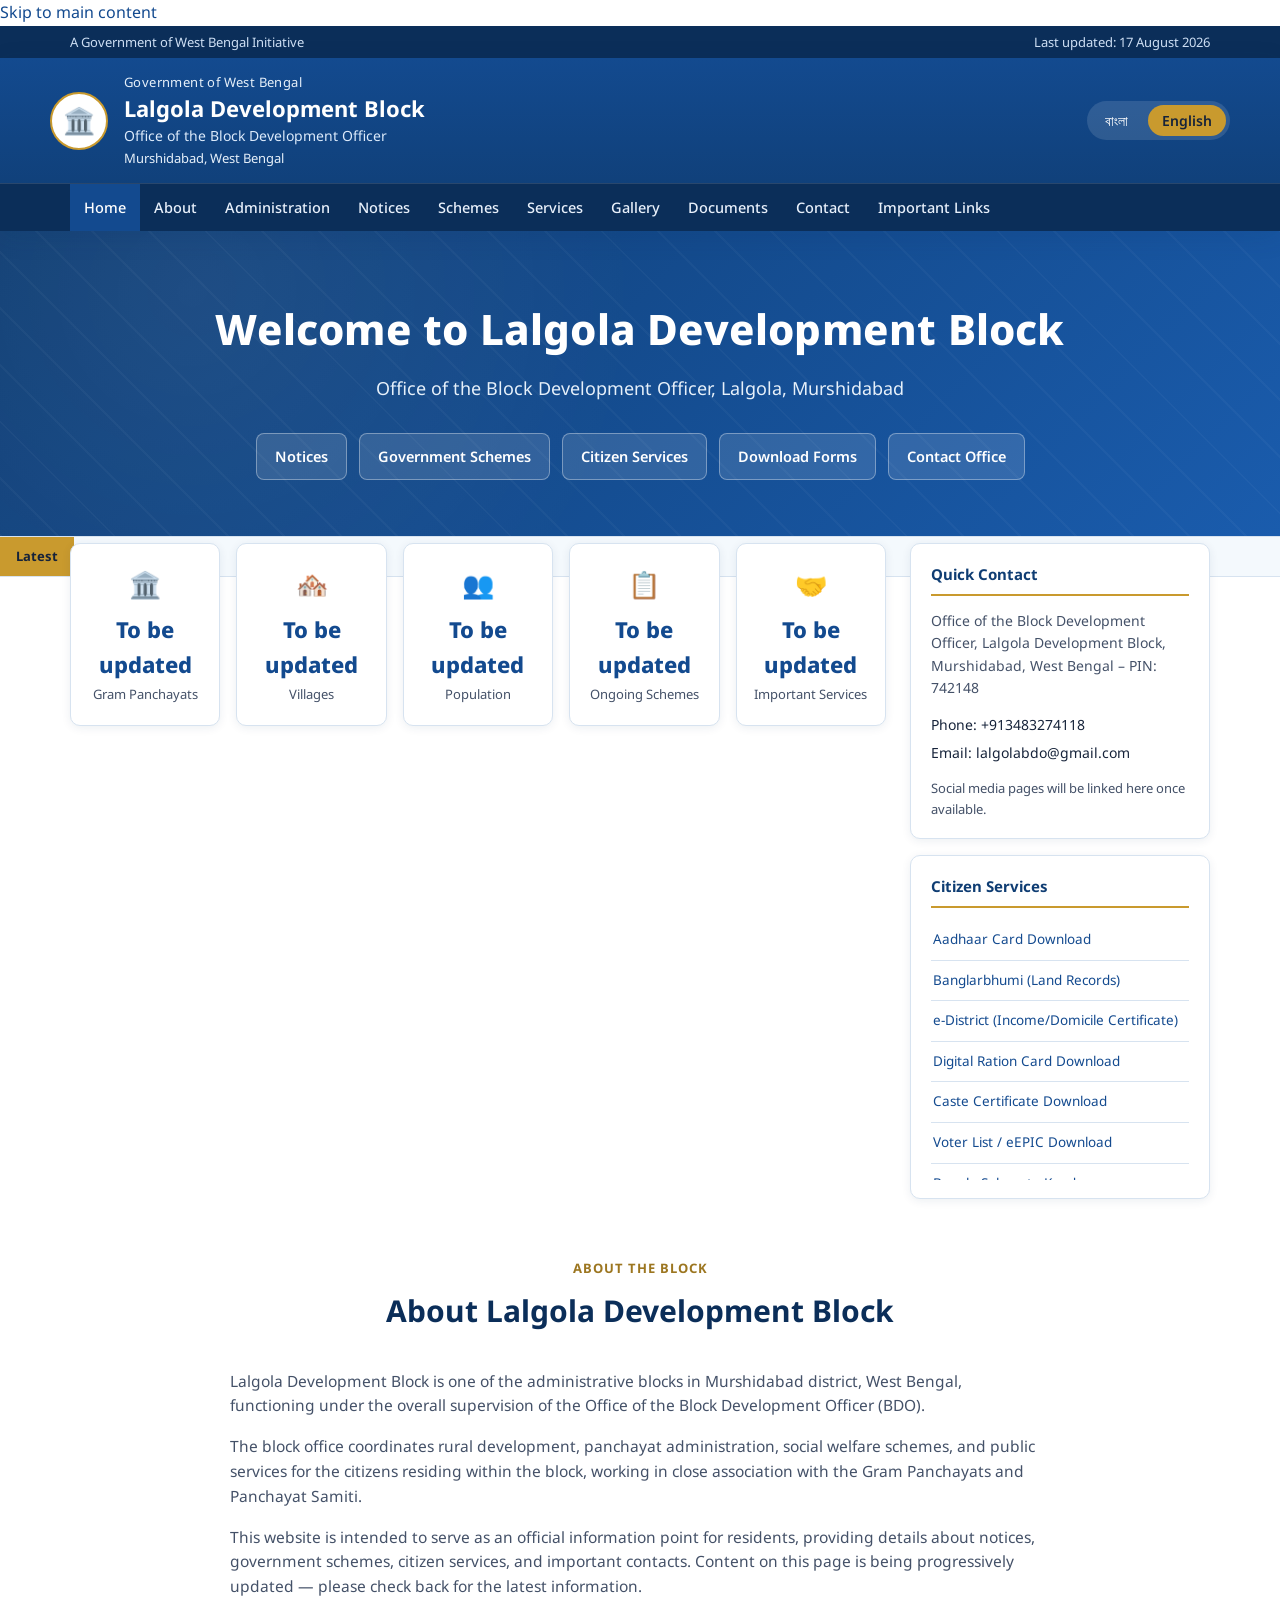
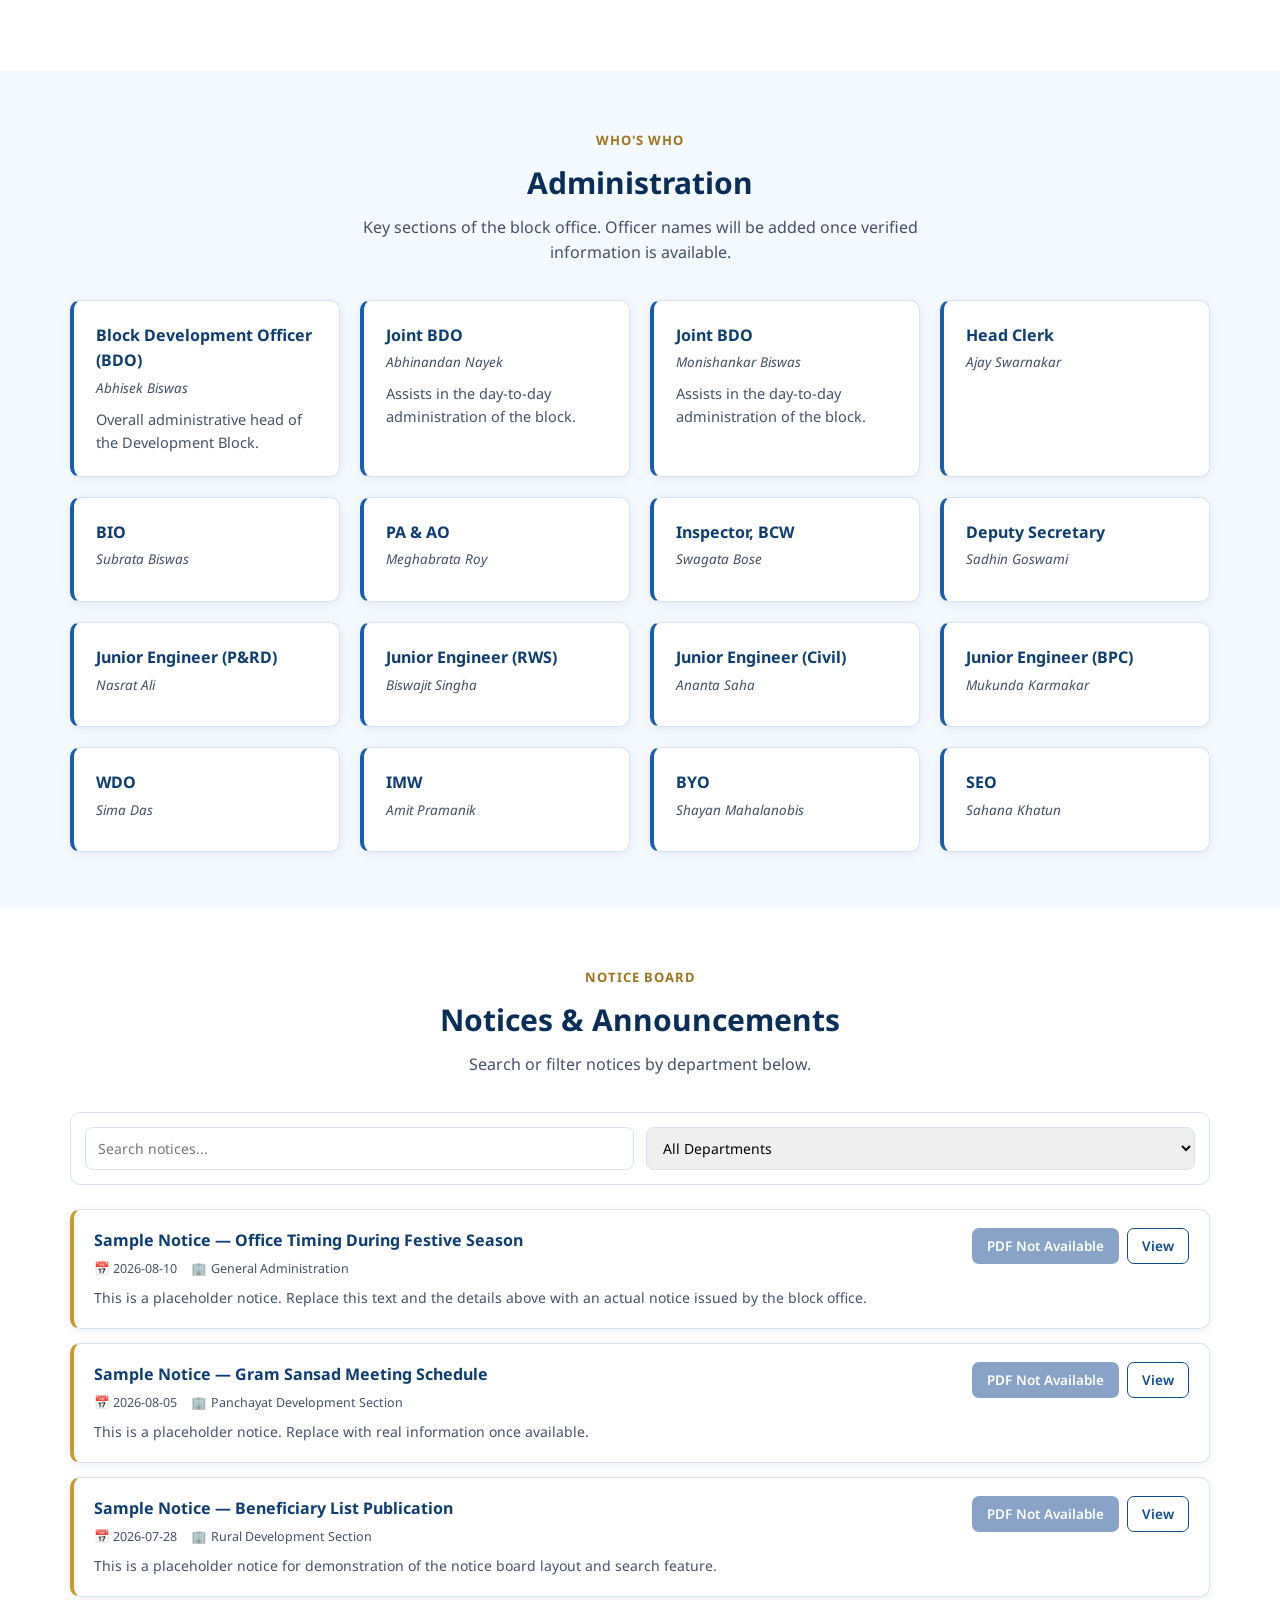
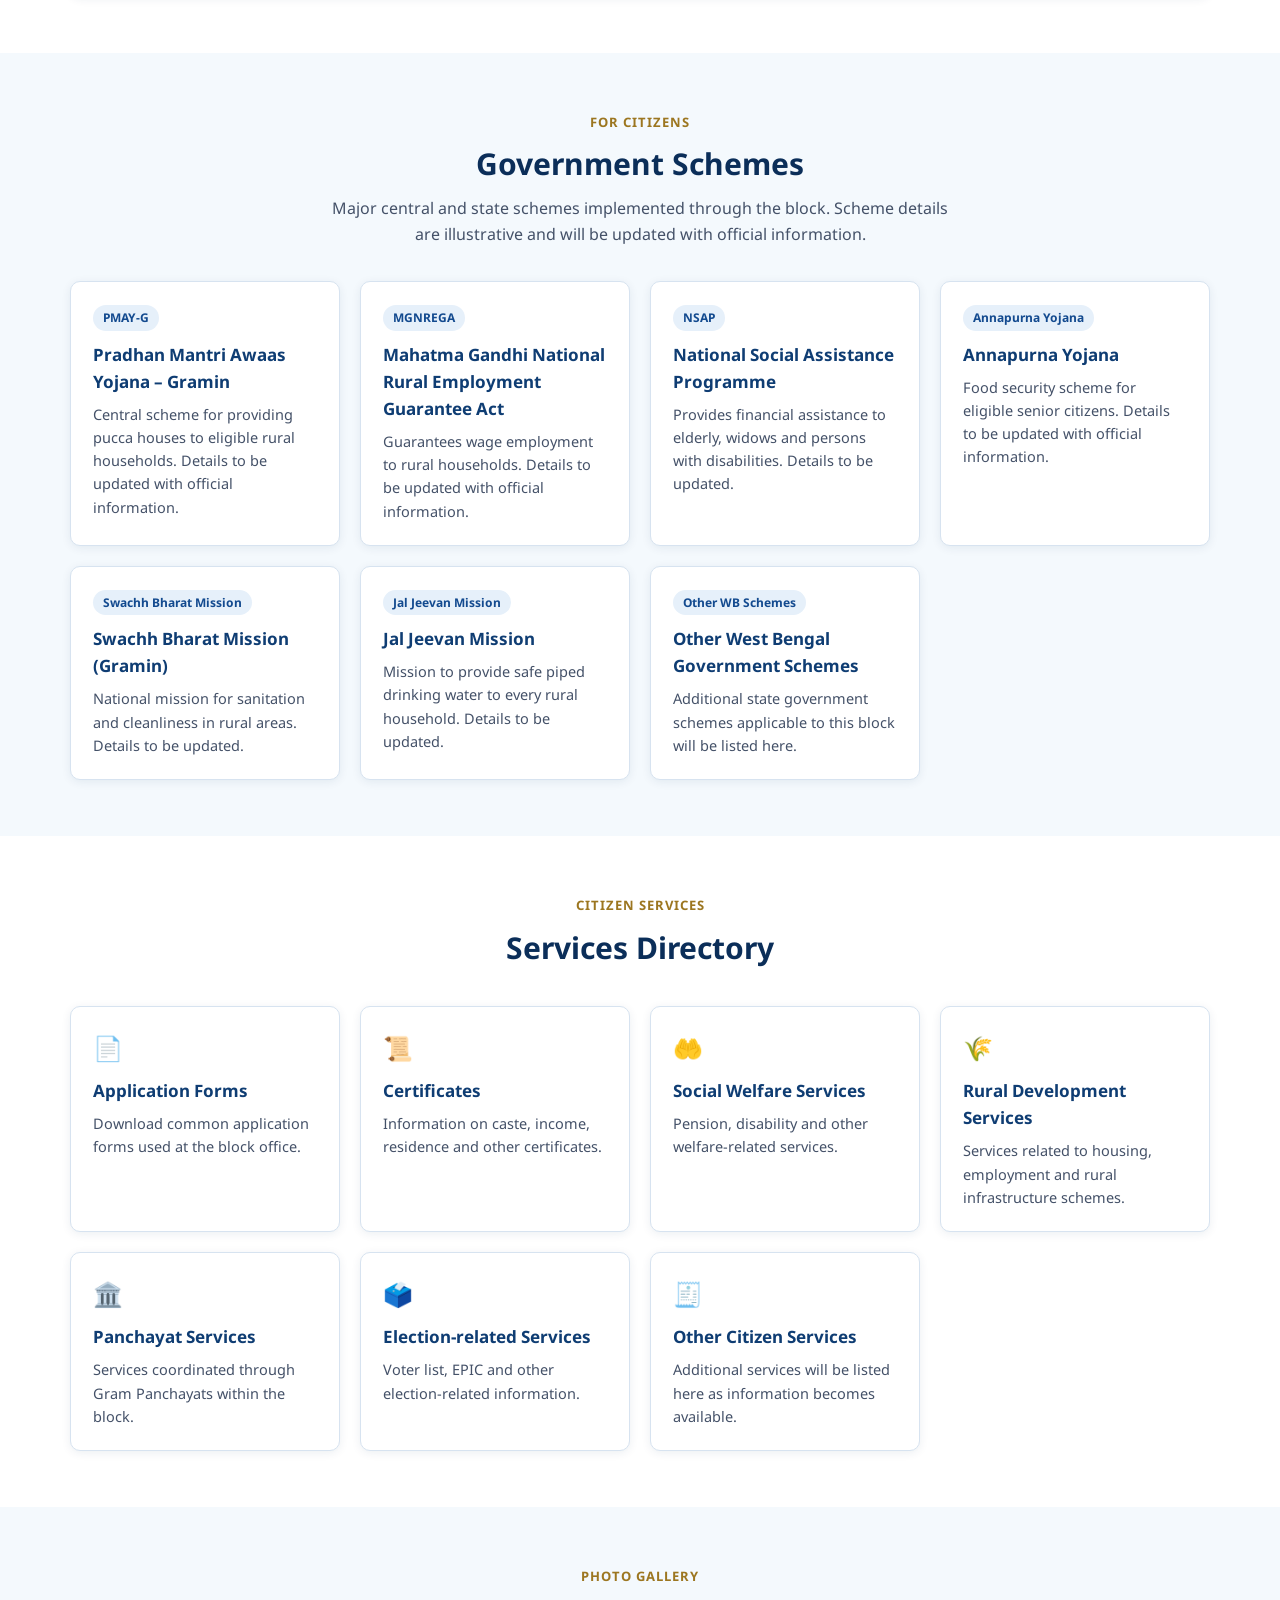
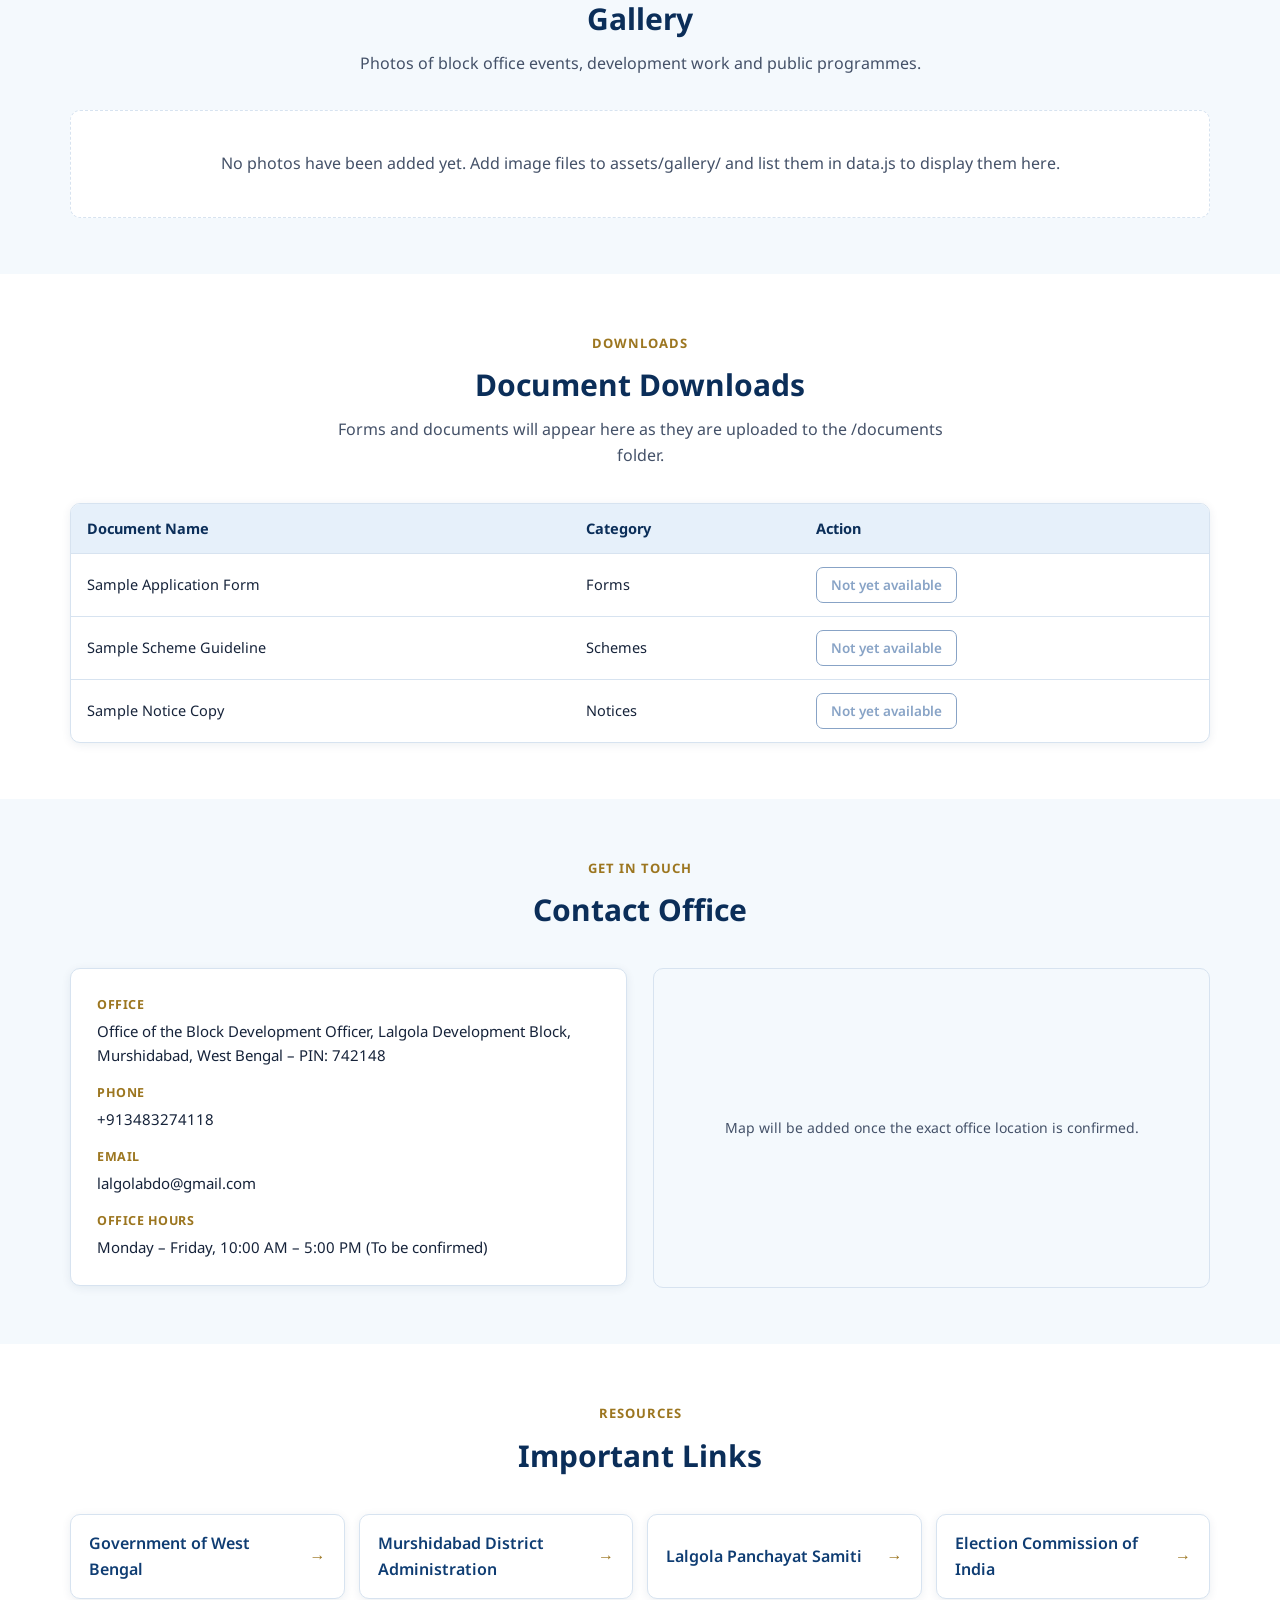
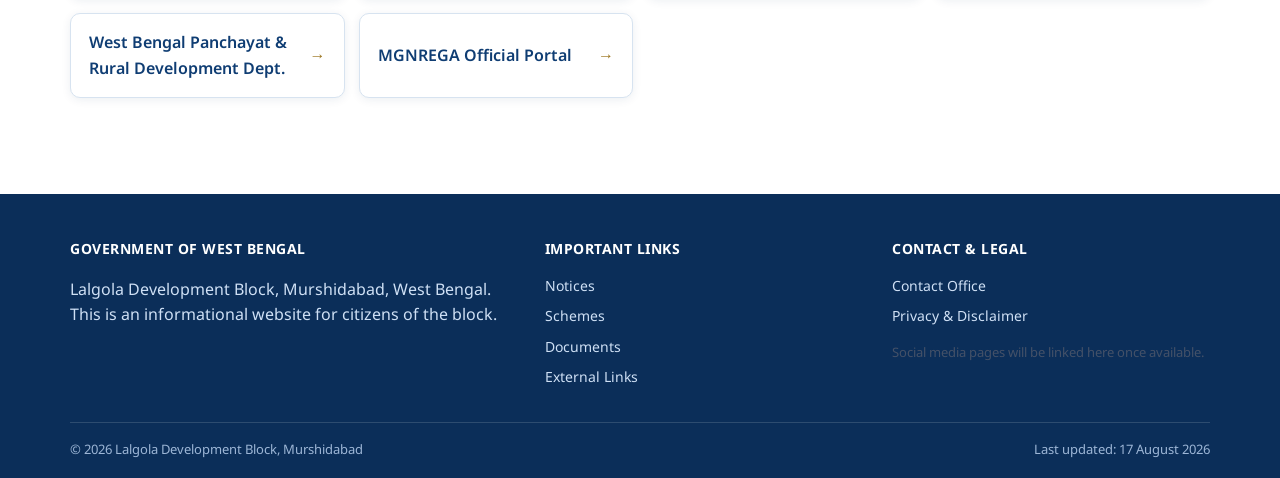
==== commit 110f2285: "Update index.html" ====
--- a/index.html
+++ b/index.html
@@ -8,7 +8,8 @@
 <meta name="keywords" content="Lalgola, Lalgola Development Block, BDO Lalgola, Murshidabad, West Bengal Government, Panchayat, MGNREGA, PMAY-G" />
 <meta name="author" content="Lalgola Development Block, Government of West Bengal" />
 <meta name="robots" content="index, follow" />
-<link rel="canonical" href="https://example.github.io/lalgola-block/" />
+<meta name="google-site-verification" content="Y67OzCxvT1OCyPny6saWtaatB5zUL1qH_mbe_KQlQX0" />
+<link rel="canonical" href="https://bdolalgola.github.io/LALGOLA/" />
 
 <!-- Open Graph -->
 <meta property="og:type" content="website" />
@@ -68,6 +69,7 @@
         <li><a href="#notices"><span class="lang-en">Notices</span><span class="lang-bn">বিজ্ঞপ্তি</span></a></li>
         <li><a href="#schemes"><span class="lang-en">Schemes</span><span class="lang-bn">প্রকল্প</span></a></li>
         <li><a href="#services"><span class="lang-en">Services</span><span class="lang-bn">পরিষেবা</span></a></li>
+        <li><a href="#gallery"><span class="lang-en">Gallery</span><span class="lang-bn">গ্যালারি</span></a></li>
         <li><a href="#documents"><span class="lang-en">Documents</span><span class="lang-bn">নথি</span></a></li>
         <li><a href="#contact"><span class="lang-en">Contact</span><span class="lang-bn">যোগাযোগ</span></a></li>
         <li><a href="#important-links"><span class="lang-en">Important Links</span><span class="lang-bn">গুরুত্বপূর্ণ লিঙ্ক</span></a></li>
@@ -115,7 +117,35 @@
     </div>
 
     <div class="container">
-      <div class="stats-grid js-stats-grid"></div>
+      <div class="home-layout">
+        <div class="home-main">
+          <div class="stats-grid js-stats-grid"></div>
+        </div>
+        <aside class="home-sidebar">
+          <div class="sidebar-card">
+            <h3>
+              <span class="lang-en">Quick Contact</span><span class="lang-bn">দ্রুত যোগাযোগ</span>
+            </h3>
+            <p class="js-contact-address" style="font-size:14px;color:var(--ink-soft);"></p>
+            <p style="font-size:14px;margin:6px 0;">
+              <span class="lang-en">Phone:</span><span class="lang-bn">ফোন:</span>
+              <span class="js-contact-phone"></span>
+            </p>
+            <p style="font-size:14px;margin:6px 0;">
+              <span class="lang-en">Email:</span><span class="lang-bn">ইমেল:</span>
+              <span class="js-contact-email"></span>
+            </p>
+            <div class="social-links js-social-links" aria-label="Social media links"></div>
+          </div>
+
+          <div class="sidebar-card">
+            <h3>
+              <span class="lang-en">Citizen Services</span><span class="lang-bn">নাগরিক পরিষেবা</span>
+            </h3>
+            <ul class="sidebar-link-list js-quick-service-links"></ul>
+          </div>
+        </aside>
+      </div>
     </div>
   </section>
 
@@ -201,8 +231,23 @@
     </div>
   </section>
 
+  <!-- ============ GALLERY ============ -->
+  <section id="gallery" class="section alt">
+    <div class="container">
+      <div class="section-head">
+        <span class="eyebrow"><span class="lang-en">Photo Gallery</span><span class="lang-bn">ফটো গ্যালারি</span></span>
+        <h2><span class="lang-en">Gallery</span><span class="lang-bn">গ্যালারি</span></h2>
+        <p>
+          <span class="lang-en">Photos of block office events, development work and public programmes.</span>
+          <span class="lang-bn">ব্লক কার্যালয়ের অনুষ্ঠান, উন্নয়নমূলক কাজ এবং জনসাধারণের কর্মসূচির ছবি।</span>
+        </p>
+      </div>
+      <div class="gallery-grid js-gallery-grid"></div>
+    </div>
+  </section>
+
   <!-- ============ DOCUMENTS ============ -->
-  <section id="documents" class="section alt">
+  <section id="documents" class="section">
     <div class="container">
       <div class="section-head">
         <span class="eyebrow"><span class="lang-en">Downloads</span><span class="lang-bn">ডাউনলোড</span></span>
@@ -228,7 +273,7 @@
   </section>
 
   <!-- ============ CONTACT ============ -->
-  <section id="contact" class="section">
+  <section id="contact" class="section alt">
     <div class="container">
       <div class="section-head">
         <span class="eyebrow"><span class="lang-en">Get in Touch</span><span class="lang-bn">যোগাযোগ করুন</span></span>
@@ -253,7 +298,7 @@
   </section>
 
   <!-- ============ IMPORTANT LINKS ============ -->
-  <section id="important-links" class="section alt">
+  <section id="important-links" class="section">
     <div class="container">
       <div class="section-head">
         <span class="eyebrow"><span class="lang-en">Resources</span><span class="lang-bn">সম্পদ</span></span>
@@ -291,6 +336,7 @@
           <li><a href="#contact"><span class="lang-en">Contact Office</span><span class="lang-bn">কার্যালয়ে যোগাযোগ</span></a></li>
           <li><a href="disclaimer.html"><span class="lang-en">Privacy &amp; Disclaimer</span><span class="lang-bn">গোপনীয়তা ও দাবিত্যাগ</span></a></li>
         </ul>
+        <div class="social-links js-social-links footer-social" aria-label="Social media links"></div>
       </div>
     </div>
     <div class="footer-bottom">
--- a/style.css
+++ b/style.css
@@ -402,6 +402,114 @@
 }
 
 /* --------------------------------------------------------------------
+   HOME PAGE LAYOUT (main + sidebar)
+   -------------------------------------------------------------------- */
+.home-layout {
+  display: grid;
+  grid-template-columns: 1fr 300px;
+  gap: 24px;
+  align-items: start;
+  margin-top: -34px;
+  position: relative;
+  z-index: 2;
+}
+.home-main .stats-grid { margin-top: 0; }
+.home-sidebar {
+  display: grid;
+  gap: 16px;
+}
+.sidebar-card {
+  background: var(--white);
+  border: 1px solid var(--border);
+  border-radius: var(--radius);
+  box-shadow: var(--shadow);
+  padding: 18px 20px;
+}
+.sidebar-card h3 {
+  margin: 0 0 12px;
+  font-size: 15px;
+  color: var(--blue-800);
+  border-bottom: 2px solid var(--gold);
+  padding-bottom: 8px;
+}
+.sidebar-link-list {
+  list-style: none;
+  margin: 0;
+  padding: 0;
+  max-height: 260px;
+  overflow-y: auto;
+}
+.sidebar-link-list li { border-bottom: 1px solid var(--border); }
+.sidebar-link-list li:last-child { border-bottom: none; }
+.sidebar-link-list a {
+  display: block;
+  padding: 9px 2px;
+  font-size: 13.5px;
+  color: var(--blue-700);
+}
+.sidebar-link-list a:hover { color: var(--blue-900); text-decoration: none; background: var(--blue-50); }
+
+.social-links {
+  display: flex;
+  gap: 10px;
+  margin-top: 14px;
+  font-size: 13px;
+  color: var(--ink-soft);
+}
+.social-links a {
+  display: inline-flex;
+  align-items: center;
+  justify-content: center;
+  width: 34px;
+  height: 34px;
+  border-radius: 50%;
+  background: var(--blue-100);
+  font-size: 16px;
+  text-decoration: none;
+}
+.social-links a:hover { background: var(--gold); }
+.footer-social {
+  margin-top: 14px;
+}
+.footer-social a {
+  background: rgba(255,255,255,0.14);
+  color: var(--white);
+}
+.footer-social a:hover { background: var(--gold); }
+
+@media (max-width: 950px) {
+  .home-layout { grid-template-columns: 1fr; margin-top: 24px; }
+}
+
+/* --------------------------------------------------------------------
+   PHOTO GALLERY
+   -------------------------------------------------------------------- */
+.gallery-grid {
+  display: grid;
+  grid-template-columns: repeat(auto-fit, minmax(220px, 1fr));
+  gap: 18px;
+}
+.gallery-item {
+  margin: 0;
+  background: var(--white);
+  border: 1px solid var(--border);
+  border-radius: var(--radius);
+  overflow: hidden;
+  box-shadow: var(--shadow);
+}
+.gallery-item img {
+  width: 100%;
+  height: 180px;
+  object-fit: cover;
+  background: var(--blue-50);
+}
+.gallery-item figcaption {
+  padding: 10px 14px;
+  font-size: 13px;
+  color: var(--ink-soft);
+}
+
+/* --------------------------------------------------------------------
    CARD GRIDS (general)
    -------------------------------------------------------------------- */
 .card-grid {
@@ -494,6 +602,14 @@
   align-items: flex-start;
 }
 .notice-main { flex: 1 1 320px; }
+.notice-thumb {
+  width: 100px;
+  height: 100px;
+  object-fit: cover;
+  border-radius: 8px;
+  flex: 0 0 auto;
+  background: var(--blue-50);
+}
 .notice-main h3 { margin: 0 0 6px; font-size: 16px; color: var(--blue-800); }
 .notice-meta {
   font-size: 12.5px;
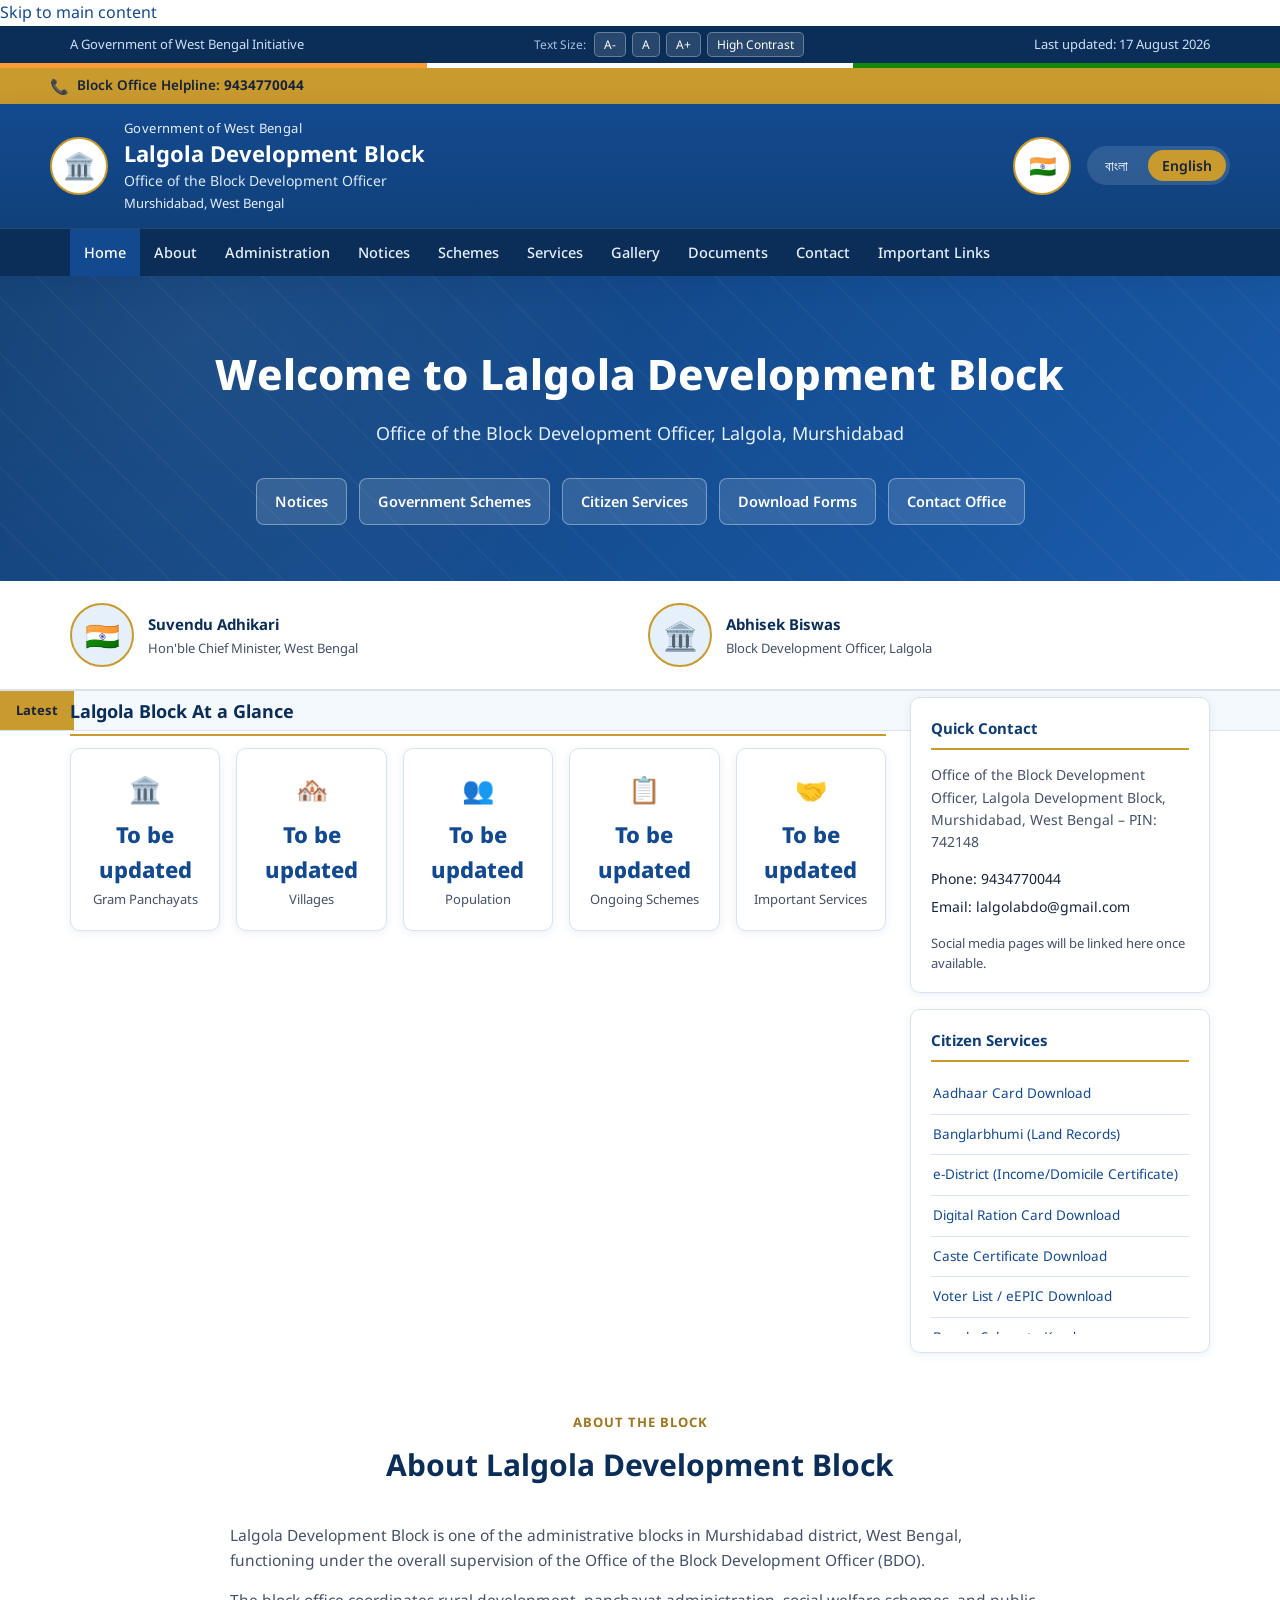
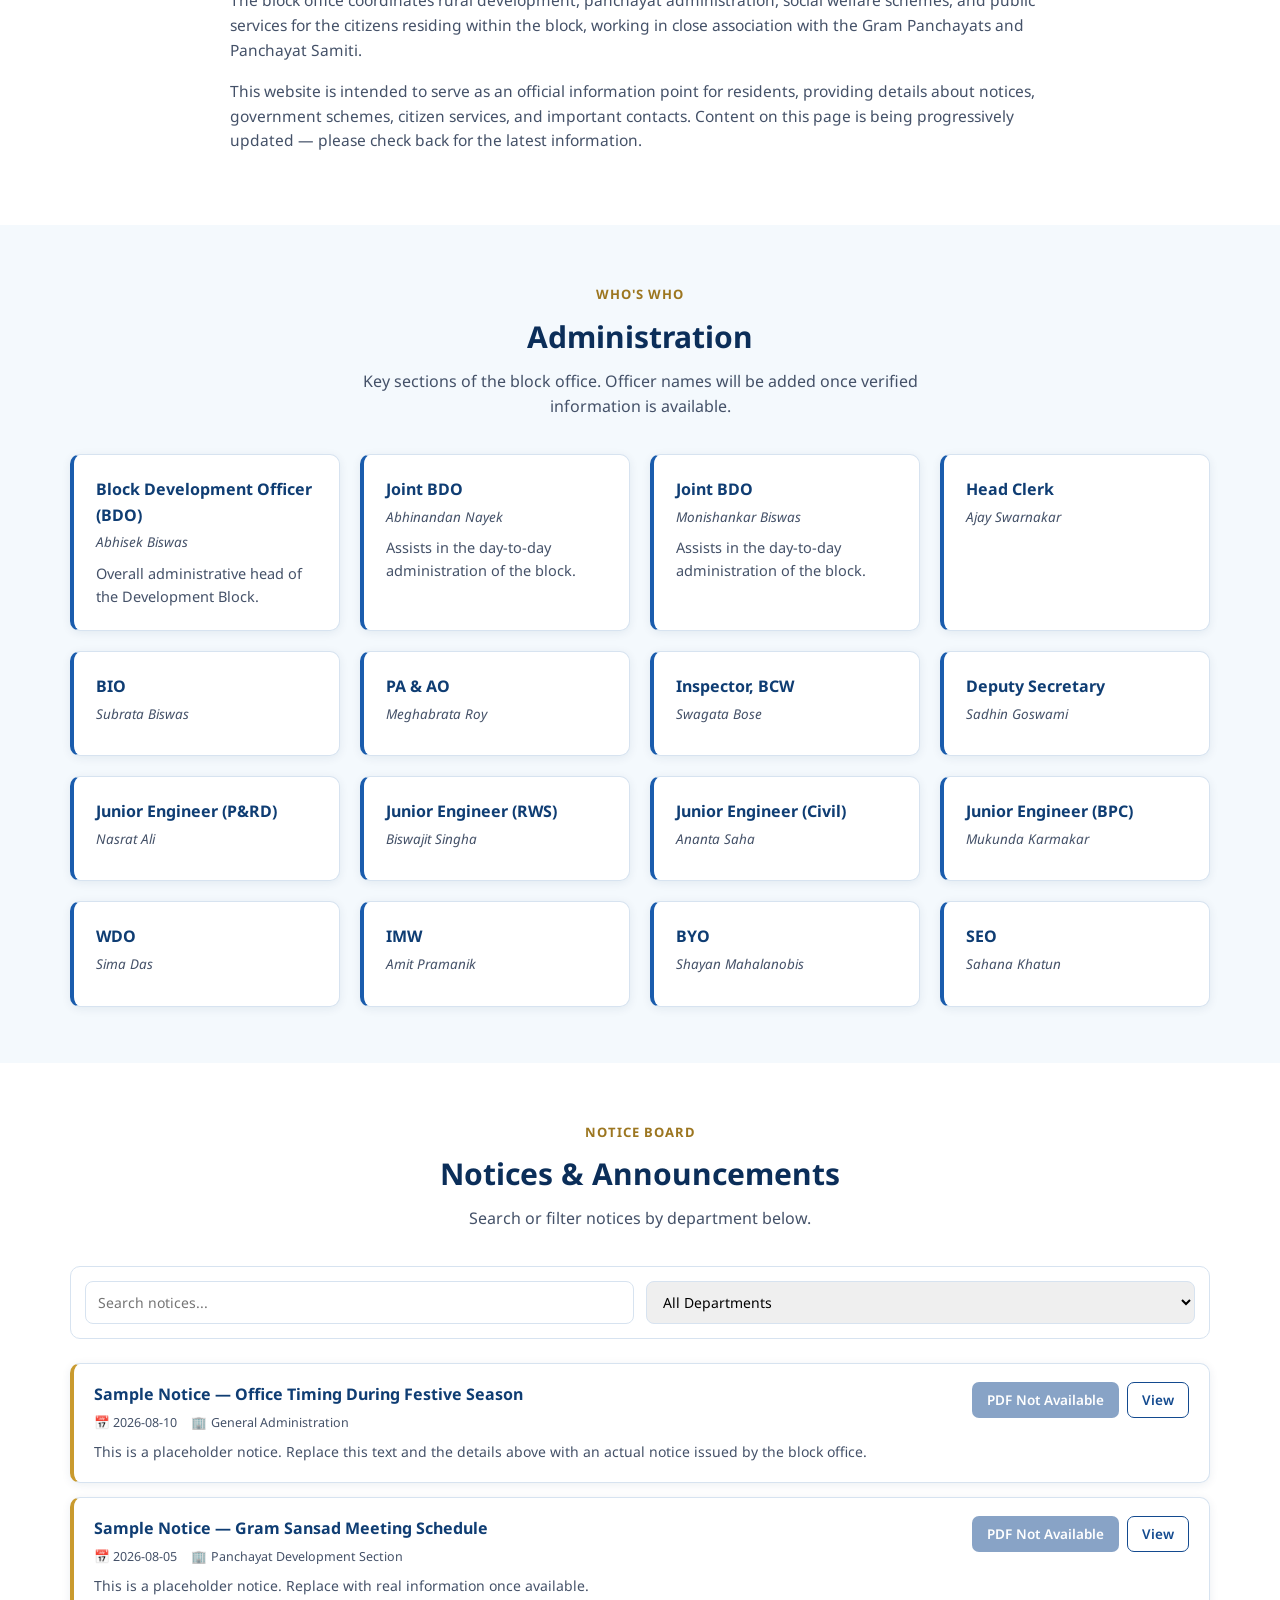
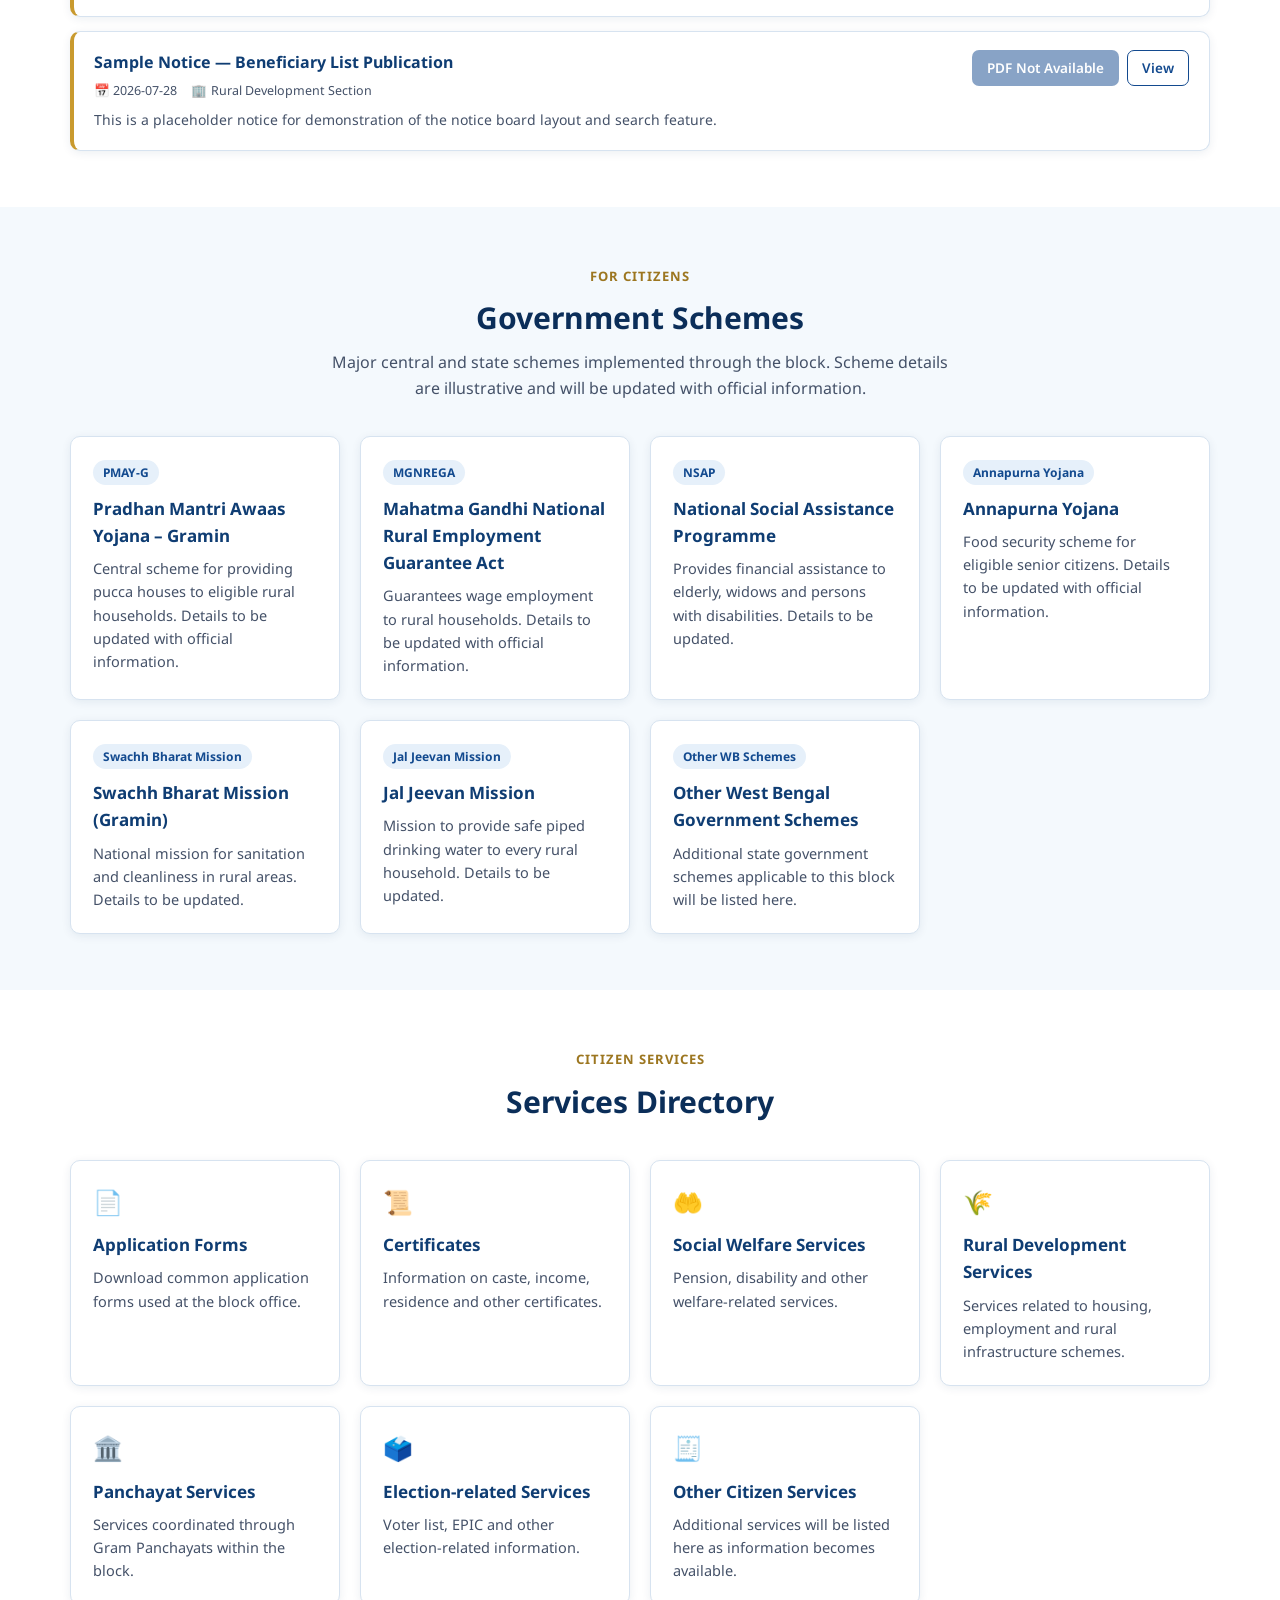
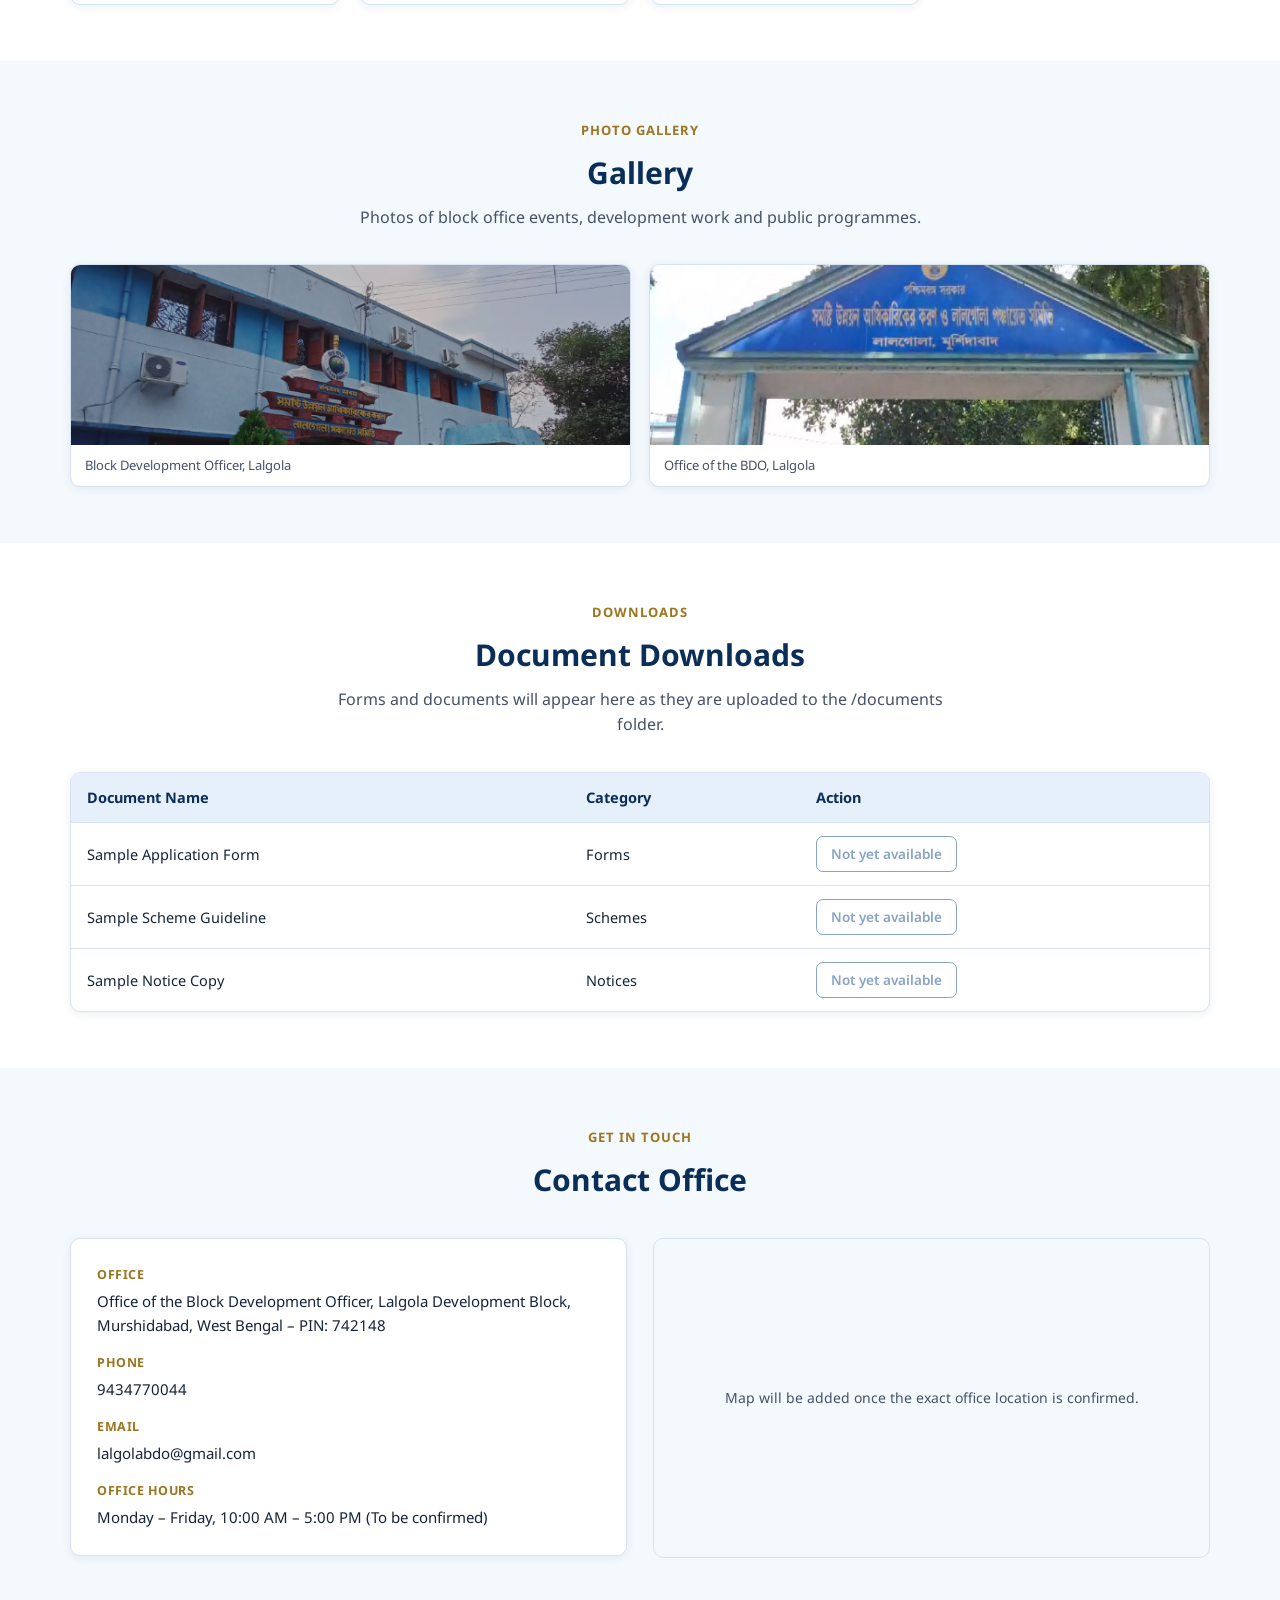
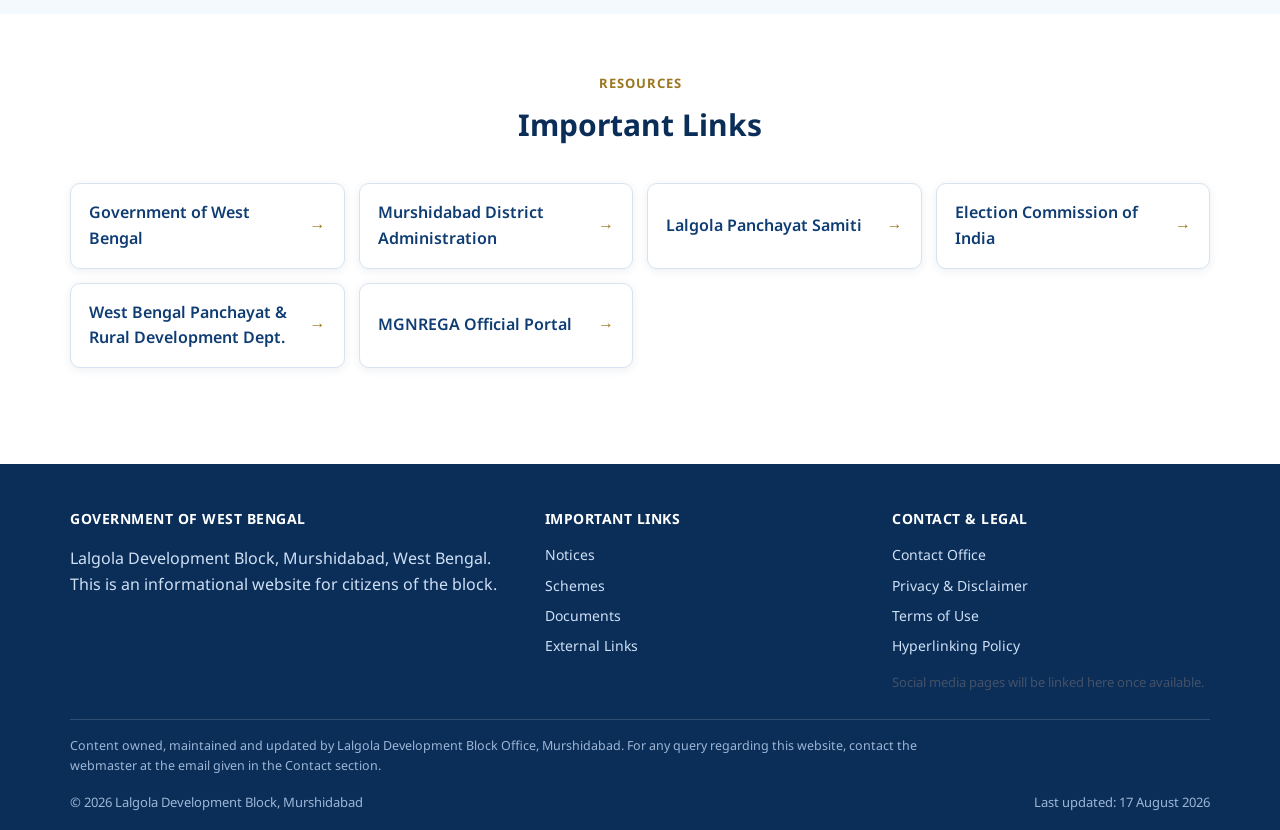
==== commit 6b70cc1c: "Add files via upload" ====
--- a/index.html
+++ b/index.html
@@ -27,15 +27,40 @@
 
 <a class="skip-link" href="#main-content">Skip to main content</a>
 
-<!-- ============ TOP STRIP ============ -->
+<!-- ============ TOP STRIP / ACCESSIBILITY BAR ============ -->
 <div class="top-strip">
-  <div class="container">
+  <div class="container top-strip-inner">
     <span>
       <span class="lang-en">A Government of West Bengal Initiative</span>
       <span class="lang-bn">পশ্চিমবঙ্গ সরকারের একটি উদ্যোগ</span>
     </span>
-    <span class="lang-en">Last updated: <span class="js-last-updated"></span></span>
-    <span class="lang-bn">সর্বশেষ আপডেট: <span class="js-last-updated"></span></span>
+    <div class="a11y-toolbar" role="group" aria-label="Accessibility options">
+      <span class="a11y-label lang-en">Text Size:</span>
+      <span class="a11y-label lang-bn">লেখার আকার:</span>
+      <button type="button" class="js-font-decrease" aria-label="Decrease text size">A-</button>
+      <button type="button" class="js-font-reset" aria-label="Reset text size">A</button>
+      <button type="button" class="js-font-increase" aria-label="Increase text size">A+</button>
+      <button type="button" class="js-contrast-toggle" aria-pressed="false">
+        <span class="lang-en">High Contrast</span><span class="lang-bn">হাই কনট্রাস্ট</span>
+      </button>
+    </div>
+    <span class="hide-mobile">
+      <span class="lang-en">Last updated: <span class="js-last-updated"></span></span>
+      <span class="lang-bn">সর্বশেষ আপডেট: <span class="js-last-updated"></span></span>
+    </span>
+  </div>
+</div>
+<div class="tricolor-strip" aria-hidden="true"></div>
+
+<!-- ============ HELPLINE BANNER ============ -->
+<div class="helpline-banner">
+  <div class="container helpline-inner">
+    <span class="helpline-icon" aria-hidden="true">📞</span>
+    <span>
+      <span class="lang-en">Block Office Helpline:</span>
+      <span class="lang-bn">ব্লক কার্যালয় হেল্পলাইন:</span>
+      <strong class="js-helpline"></strong>
+    </span>
   </div>
 </div>
 
@@ -49,6 +74,7 @@
       <p class="office-title js-office-title"></p>
       <p class="district js-district"></p>
     </div>
+    <div class="emblem emblem-secondary" aria-hidden="true">🇮🇳</div>
     <div class="lang-switch" role="group" aria-label="Language switch">
       <button type="button" data-lang-btn="bn" aria-pressed="false">বাংলা</button>
       <button type="button" data-lang-btn="en" aria-pressed="true">English</button>
@@ -106,6 +132,11 @@
       </div>
     </div>
 
+    <!-- Leadership strip -->
+    <div class="leadership-strip">
+      <div class="container leadership-inner js-leadership-inner"></div>
+    </div>
+
     <!-- Latest notice marquee -->
     <div class="marquee-bar">
       <span class="marquee-label">
@@ -119,6 +150,10 @@
     <div class="container">
       <div class="home-layout">
         <div class="home-main">
+          <h2 class="glance-heading">
+            <span class="lang-en">Lalgola Block At a Glance</span>
+            <span class="lang-bn">এক নজরে লালগোলা ব্লক</span>
+          </h2>
           <div class="stats-grid js-stats-grid"></div>
         </div>
         <aside class="home-sidebar">
@@ -335,9 +370,15 @@
         <ul>
           <li><a href="#contact"><span class="lang-en">Contact Office</span><span class="lang-bn">কার্যালয়ে যোগাযোগ</span></a></li>
           <li><a href="disclaimer.html"><span class="lang-en">Privacy &amp; Disclaimer</span><span class="lang-bn">গোপনীয়তা ও দাবিত্যাগ</span></a></li>
+          <li><a href="disclaimer.html"><span class="lang-en">Terms of Use</span><span class="lang-bn">ব্যবহারের শর্তাবলী</span></a></li>
+          <li><a href="disclaimer.html"><span class="lang-en">Hyperlinking Policy</span><span class="lang-bn">হাইপারলিঙ্ক নীতি</span></a></li>
         </ul>
         <div class="social-links js-social-links footer-social" aria-label="Social media links"></div>
       </div>
+    </div>
+    <div class="footer-policy-line">
+      <span class="lang-en">Content owned, maintained and updated by Lalgola Development Block Office, Murshidabad. For any query regarding this website, contact the webmaster at the email given in the Contact section.</span>
+      <span class="lang-bn">এই ওয়েবসাইটের কনটেন্ট লালগোলা উন্নয়ন ব্লক কার্যালয়, মুর্শিদাবাদ কর্তৃক মালিকানাধীন, রক্ষণাবেক্ষণ ও হালনাগাদকৃত। এই ওয়েবসাইট সম্পর্কে কোনো প্রশ্নের জন্য যোগাযোগ বিভাগে দেওয়া ইমেলে যোগাযোগ করুন।</span>
     </div>
     <div class="footer-bottom">
       <span>&copy; <span class="js-year"></span> <span class="lang-en">Lalgola Development Block, Murshidabad</span><span class="lang-bn">লালগোলা উন্নয়ন ব্লক, মুর্শিদাবাদ</span></span>
--- a/style.css
+++ b/style.css
@@ -86,6 +86,70 @@
   flex-wrap: wrap;
   gap: 6px;
 }
+.top-strip-inner { justify-content: space-between; }
+.hide-mobile { display: inline; }
+@media (max-width: 700px) { .hide-mobile { display: none; } }
+
+.a11y-toolbar {
+  display: flex;
+  align-items: center;
+  gap: 6px;
+  flex-wrap: wrap;
+}
+.a11y-label { font-size: 12px; color: #a9c2e0; margin-right: 2px; }
+.a11y-toolbar button {
+  background: rgba(255,255,255,0.12);
+  border: 1px solid rgba(255,255,255,0.3);
+  color: var(--white);
+  border-radius: 5px;
+  padding: 3px 9px;
+  font-size: 12px;
+  cursor: pointer;
+  font-family: inherit;
+}
+.a11y-toolbar button:hover { background: var(--gold); color: var(--ink); }
+.a11y-toolbar button[aria-pressed="true"] { background: var(--gold); color: var(--ink); font-weight: 700; }
+
+.tricolor-strip {
+  height: 5px;
+  background: linear-gradient(90deg, #FF9933 0 33.33%, #FFFFFF 33.33% 66.66%, #138808 66.66% 100%);
+}
+
+.helpline-banner {
+  background: var(--gold);
+  color: var(--ink);
+  font-size: 13.5px;
+  font-weight: 600;
+}
+.helpline-inner {
+  display: flex;
+  align-items: center;
+  gap: 8px;
+  padding: 6px 0;
+}
+.helpline-icon { font-size: 15px; }
+
+/* High contrast mode */
+body[data-contrast="high"] {
+  --blue-900: #000000;
+  --blue-800: #001a3d;
+  --blue-700: #002966;
+  --blue-600: #003d99;
+  --blue-500: #0052cc;
+  --blue-100: #ffffff;
+  --blue-50: #ffffff;
+  --gold: #ffcc00;
+  --gold-dark: #997a00;
+  --ink: #000000;
+  --ink-soft: #000000;
+  --border: #000000;
+  background: #ffffff;
+}
+body[data-contrast="high"] .card,
+body[data-contrast="high"] .notice-item,
+body[data-contrast="high"] .sidebar-card,
+body[data-contrast="high"] .stat-card { border: 2px solid #000; }
+
 .top-strip .skip-link {
   position: absolute;
   left: -9999px;
@@ -130,6 +194,10 @@
   justify-content: center;
   border: 2px solid var(--gold);
   font-size: 26px;
+}
+.emblem-secondary { display: none; }
+@media (min-width: 640px) {
+  .emblem-secondary { display: flex; font-size: 22px; }
 }
 
 .header-text { flex: 1 1 auto; min-width: 0; }
@@ -298,6 +366,47 @@
 }
 
 /* --------------------------------------------------------------------
+   LEADERSHIP STRIP (CM / BDO cards)
+   -------------------------------------------------------------------- */
+.leadership-strip {
+  background: var(--white);
+  border-bottom: 1px solid var(--border);
+}
+.leadership-inner {
+  display: grid;
+  grid-template-columns: repeat(auto-fit, minmax(220px, 1fr));
+  gap: 16px;
+  padding: 22px 20px;
+}
+.leader-card {
+  display: flex;
+  align-items: center;
+  gap: 14px;
+}
+.leader-photo {
+  width: 64px;
+  height: 64px;
+  border-radius: 50%;
+  background: var(--blue-100);
+  display: flex;
+  align-items: center;
+  justify-content: center;
+  font-size: 28px;
+  border: 2px solid var(--gold);
+  flex: 0 0 auto;
+}
+.leader-name { font-weight: 700; color: var(--blue-900); font-size: 15px; margin: 0; }
+.leader-title { font-size: 13px; color: var(--ink-soft); margin: 2px 0 0; }
+
+.glance-heading {
+  font-size: 18px;
+  color: var(--blue-900);
+  margin: 0 0 12px;
+  padding-bottom: 8px;
+  border-bottom: 2px solid var(--gold);
+}
+
+/* --------------------------------------------------------------------
    MARQUEE / LATEST NOTICE STRIP
    -------------------------------------------------------------------- */
 .marquee-bar {
@@ -788,6 +897,13 @@
   font-size: 13px;
   color: #9db6d6;
 }
+.footer-policy-line {
+  font-size: 12.5px;
+  color: #9db6d6;
+  padding-top: 16px;
+  max-width: 900px;
+  line-height: 1.6;
+}
 @media (max-width: 750px) {
   .footer-grid { grid-template-columns: 1fr; }
 }
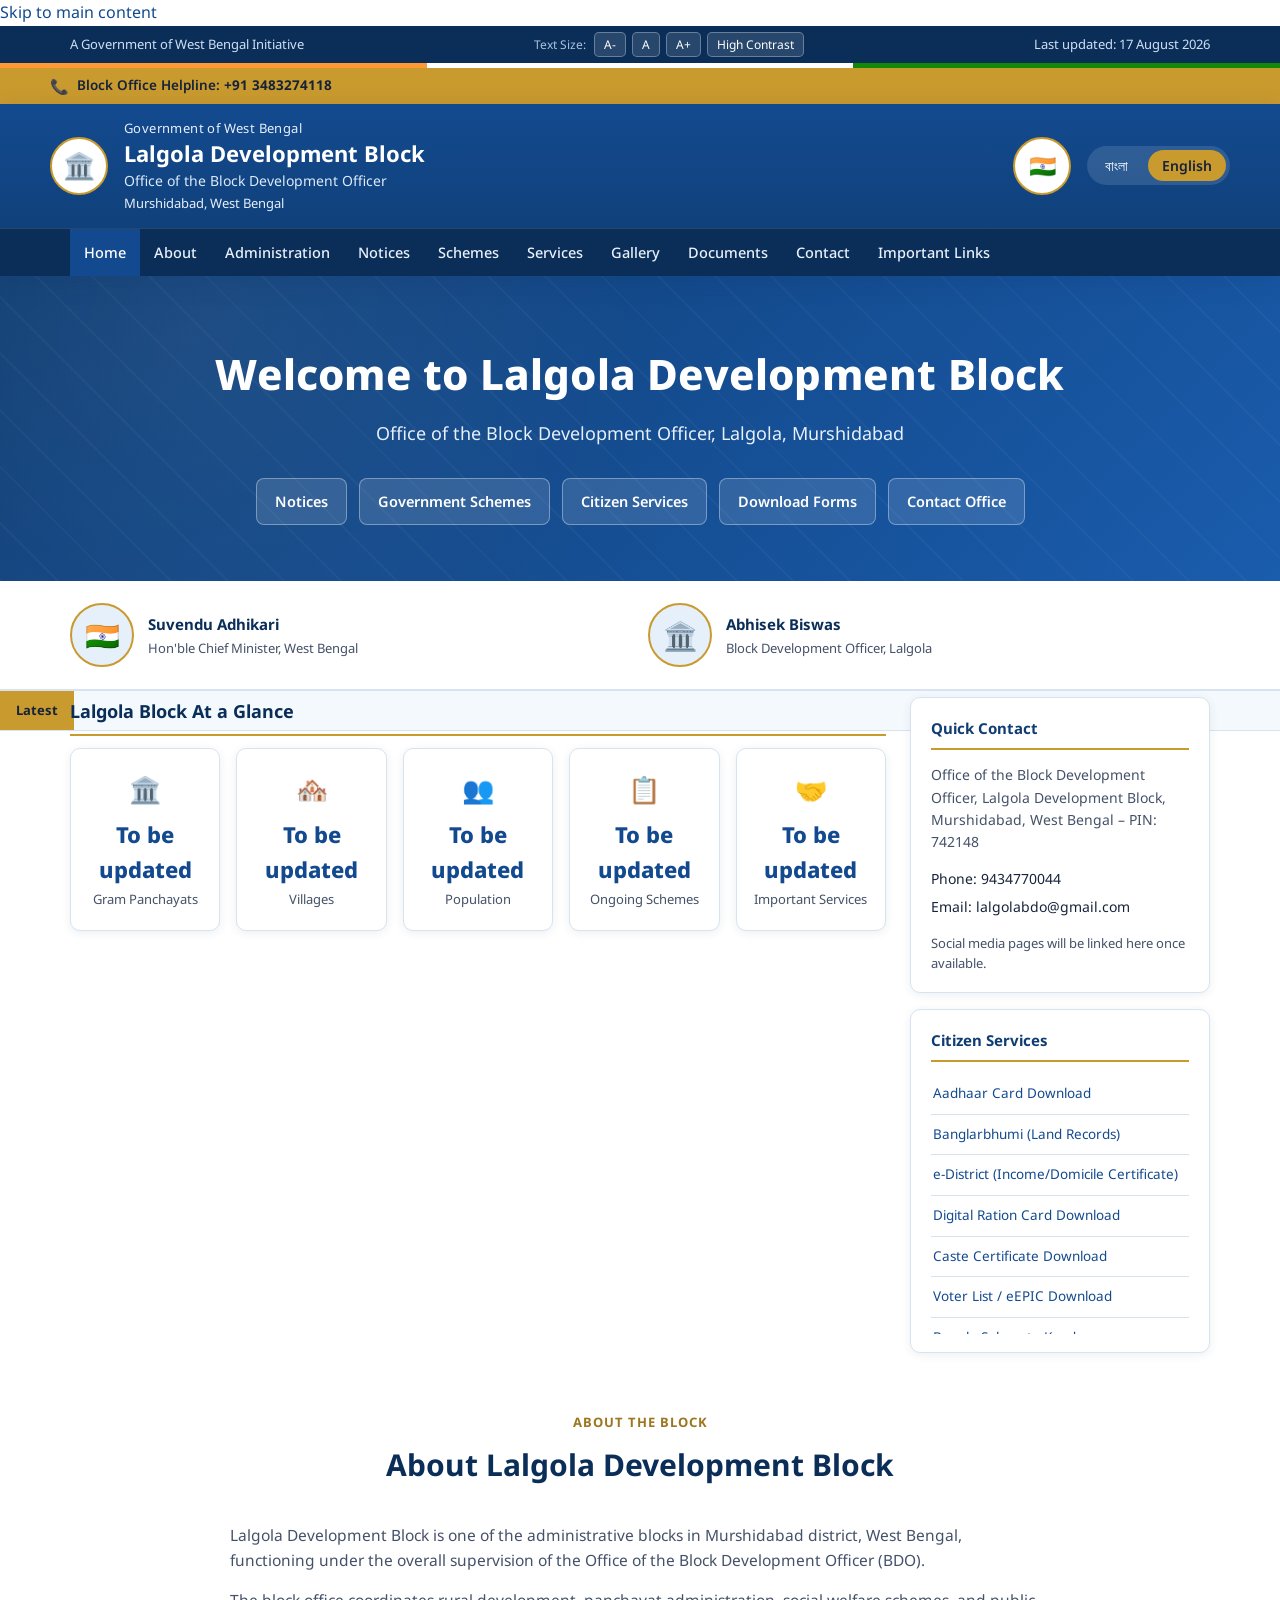
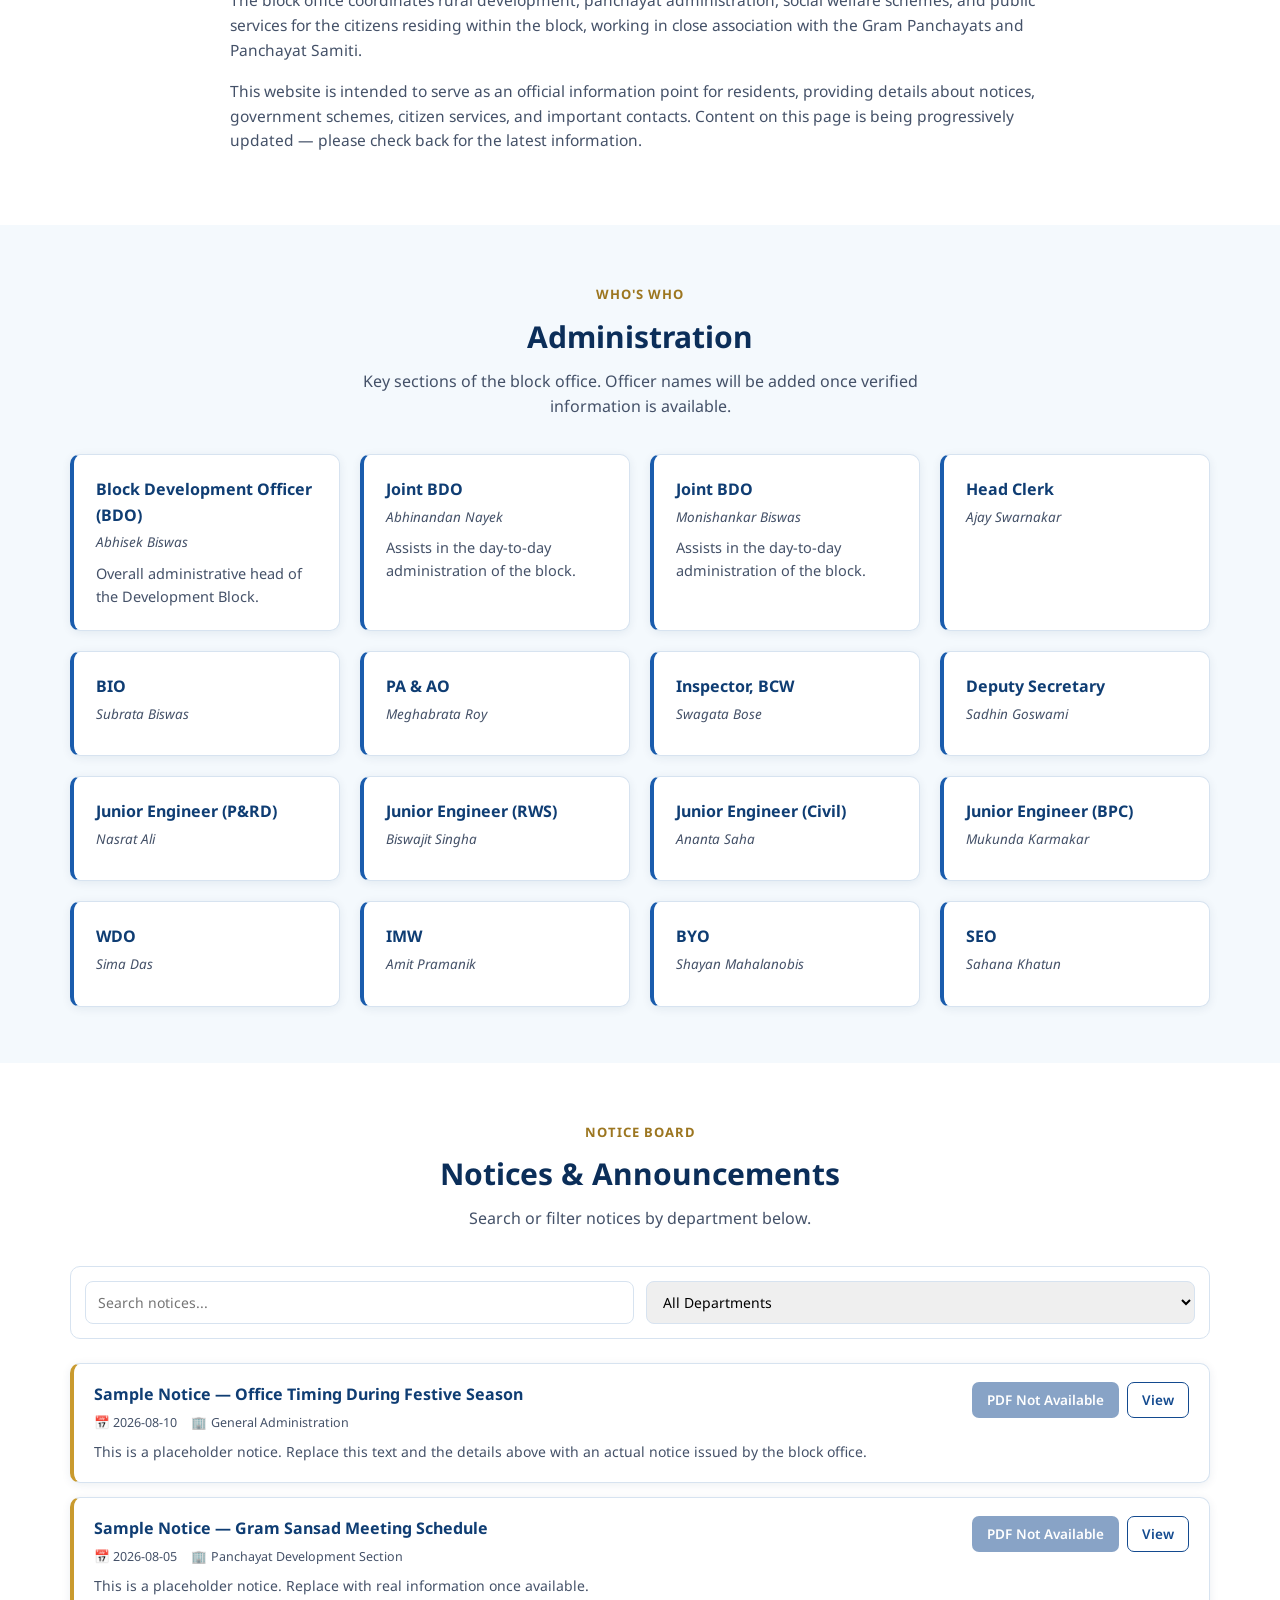
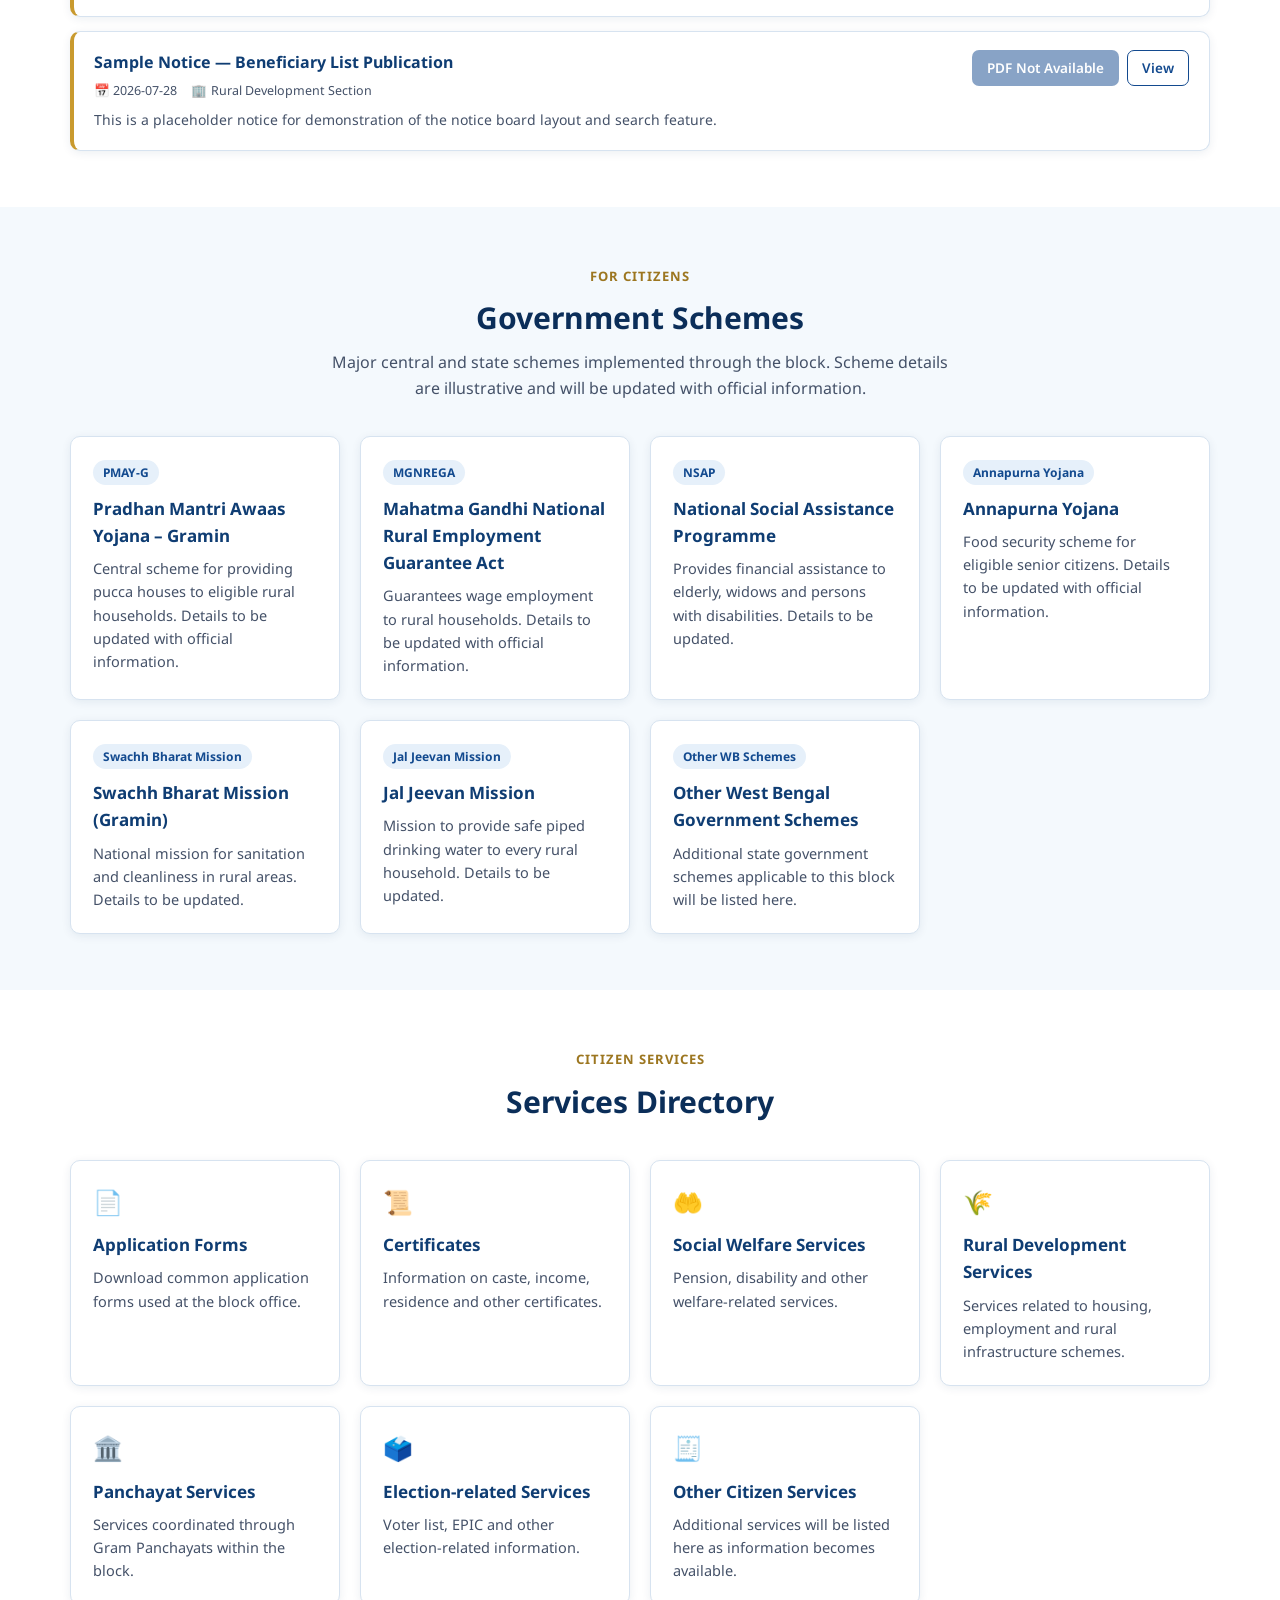
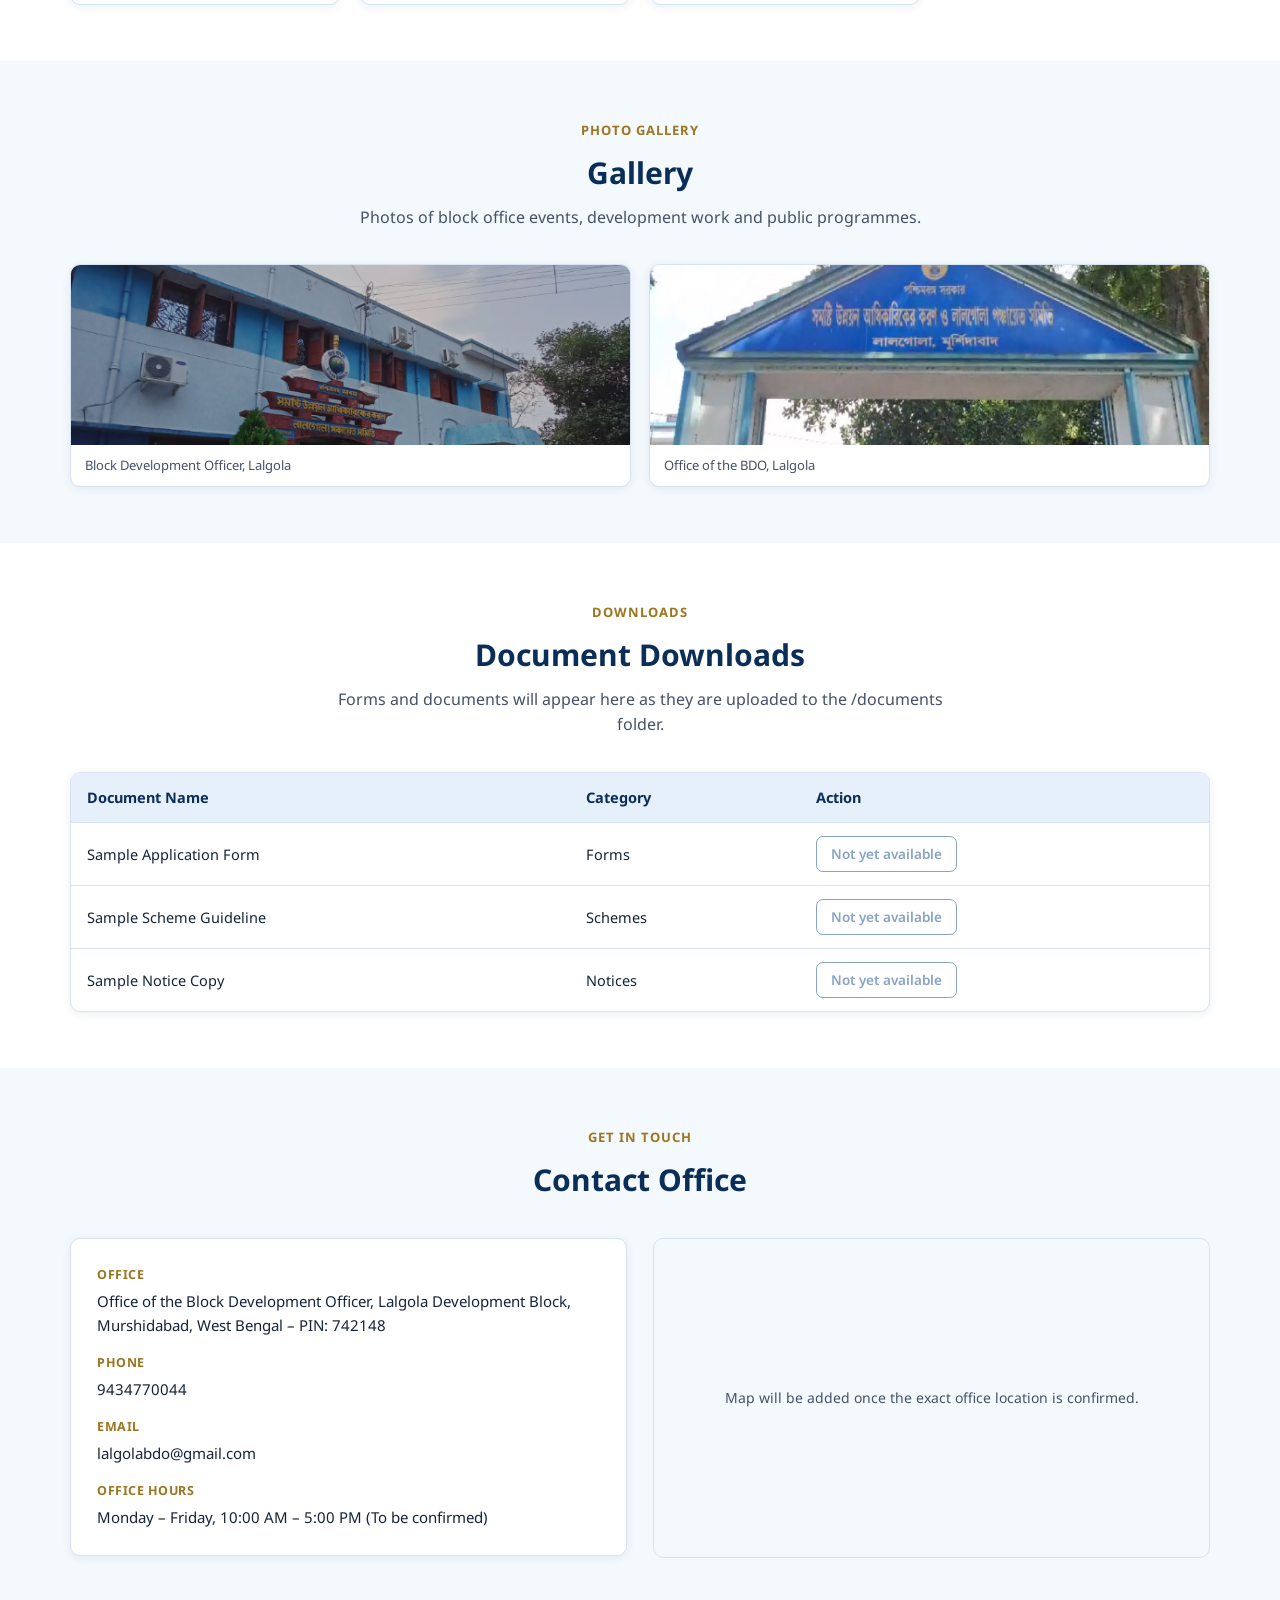
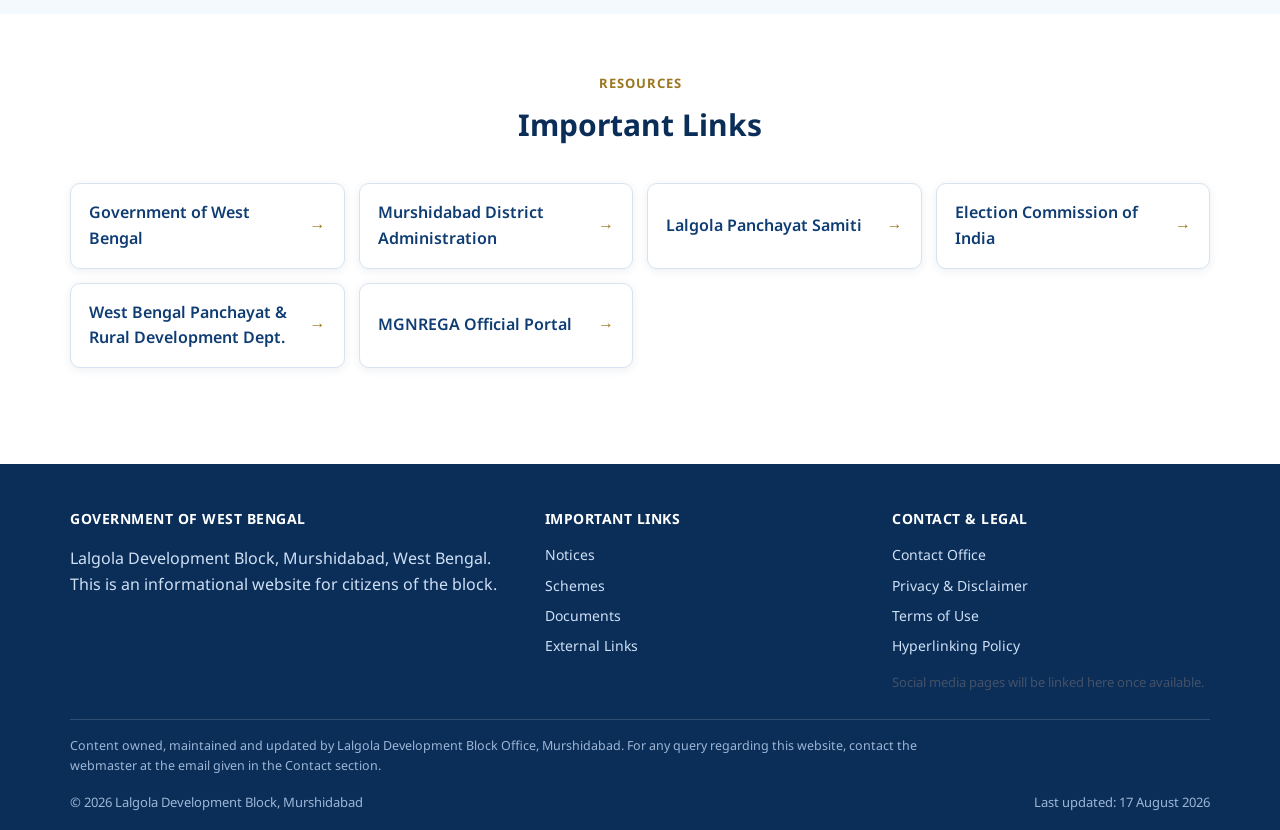
==== commit 393e7e5c: "Update index.html" ====
--- a/index.html
+++ b/index.html
@@ -6,7 +6,7 @@
 <title>Lalgola Development Block | Office of the Block Development Officer, Murshidabad</title>
 <meta name="description" content="Official website of Lalgola Development Block, Murshidabad, West Bengal. Notices, government schemes, citizen services, documents and contact information for the Office of the Block Development Officer." />
 <meta name="keywords" content="Lalgola, Lalgola Development Block, BDO Lalgola, Murshidabad, West Bengal Government, Panchayat, MGNREGA, PMAY-G" />
-<meta name="author" content="Lalgola Development Block, Government of West Bengal" />
+<meta name="author" content="Lalgola Development Block, Government of West Bengal " />
 <meta name="robots" content="index, follow" />
 <meta name="google-site-verification" content="Y67OzCxvT1OCyPny6saWtaatB5zUL1qH_mbe_KQlQX0" />
 <link rel="canonical" href="https://bdolalgola.github.io/LALGOLA/" />
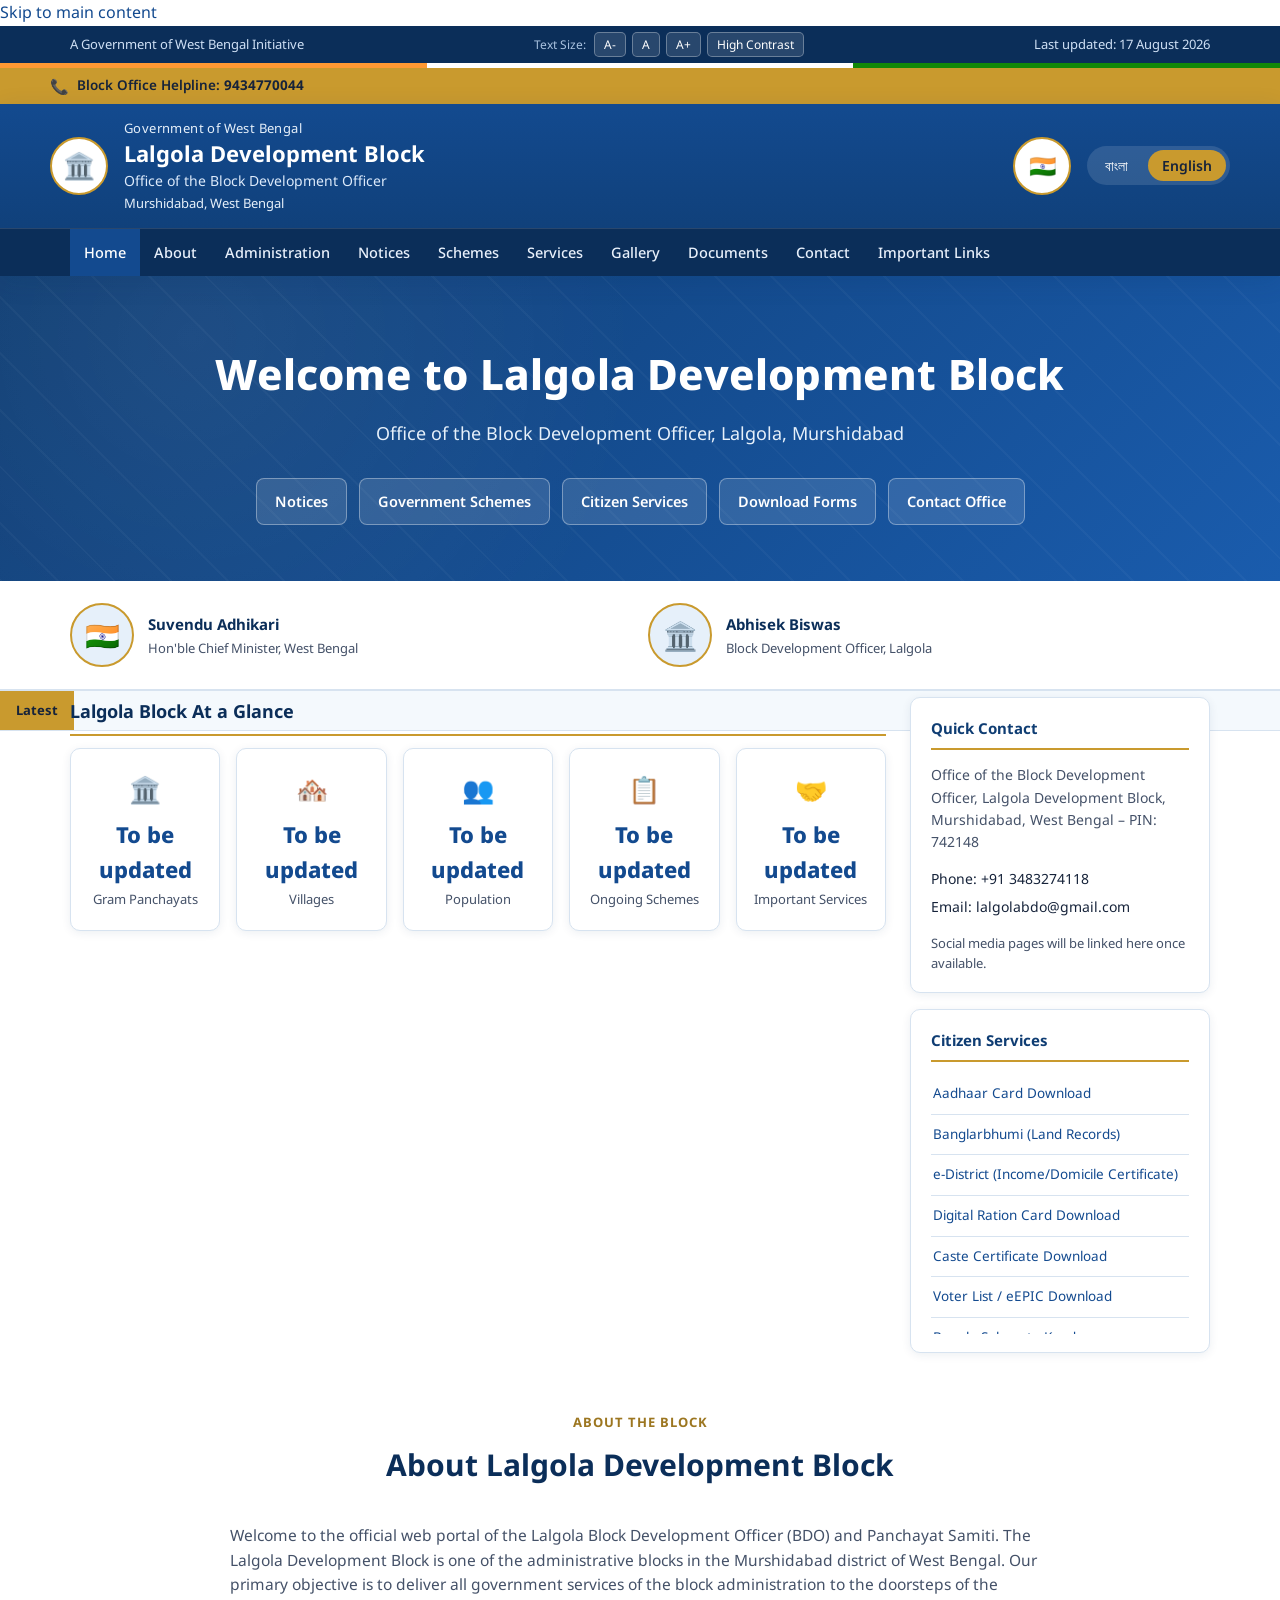
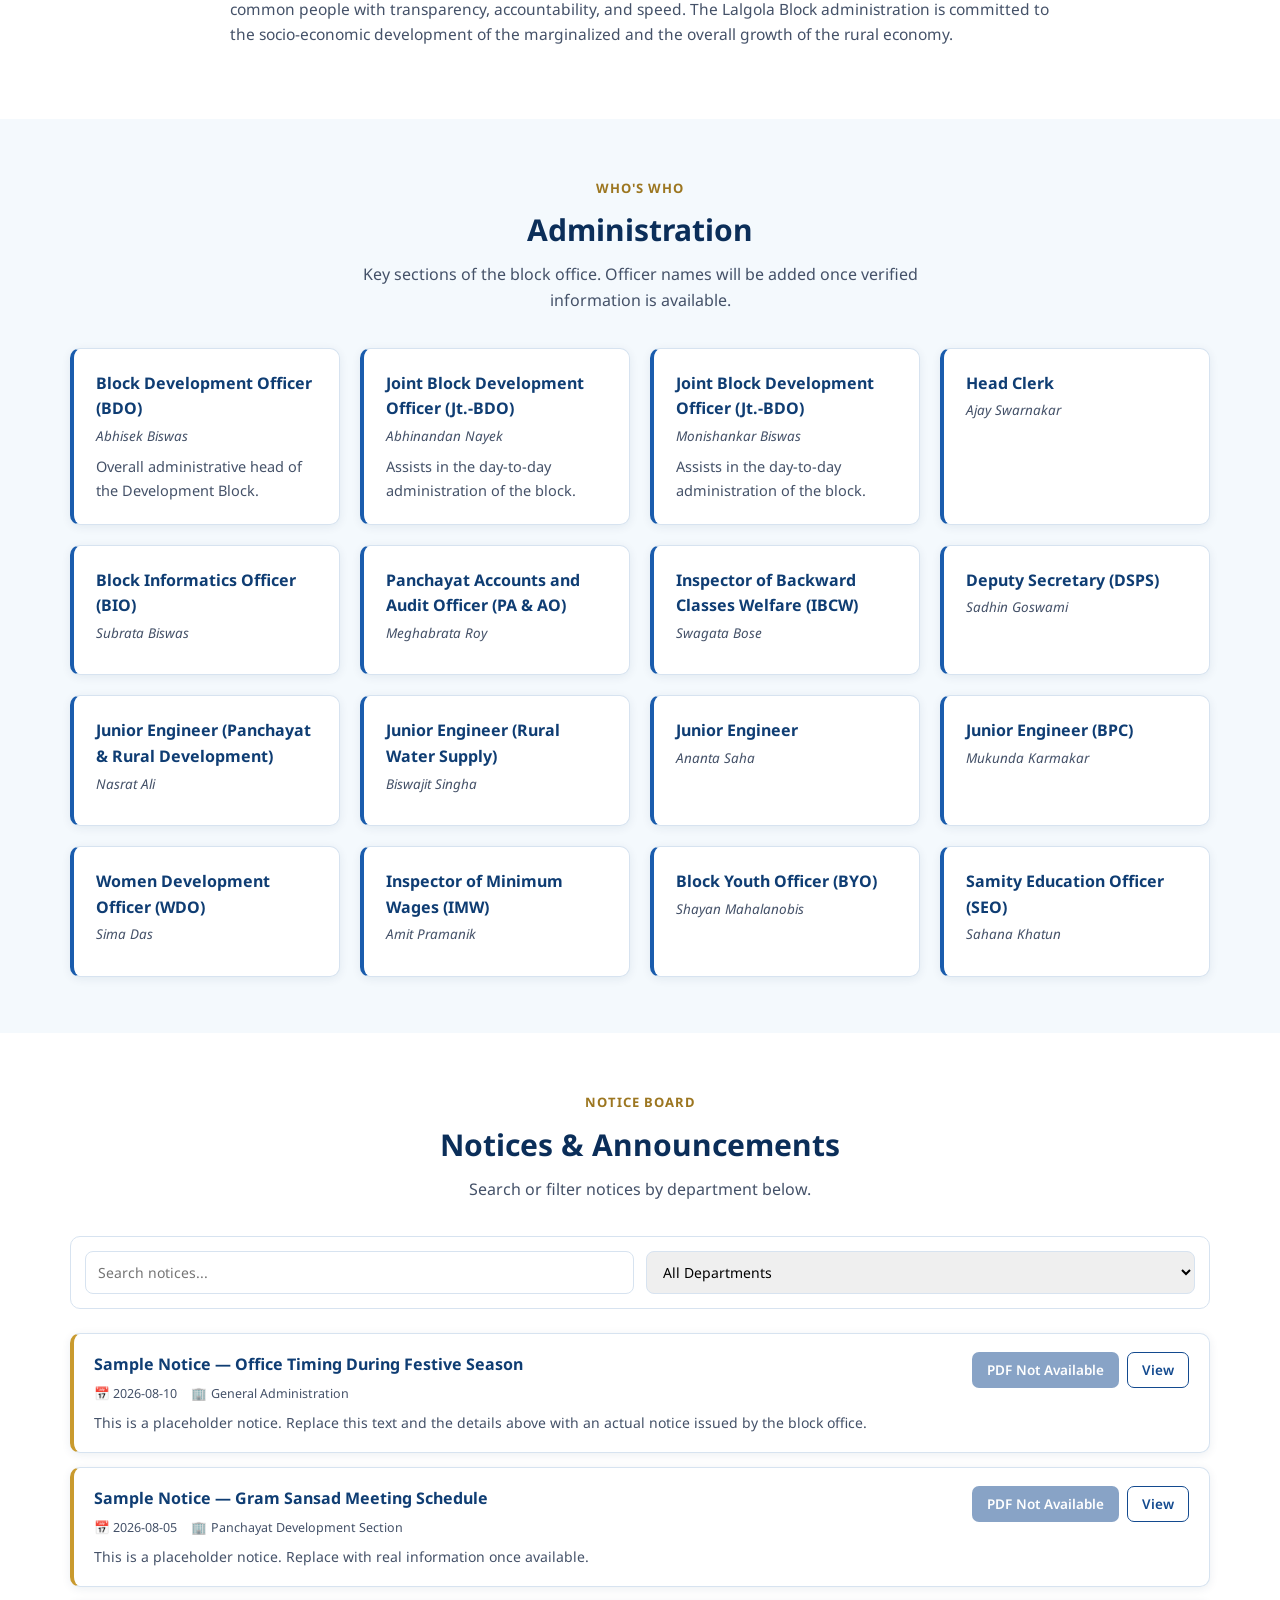
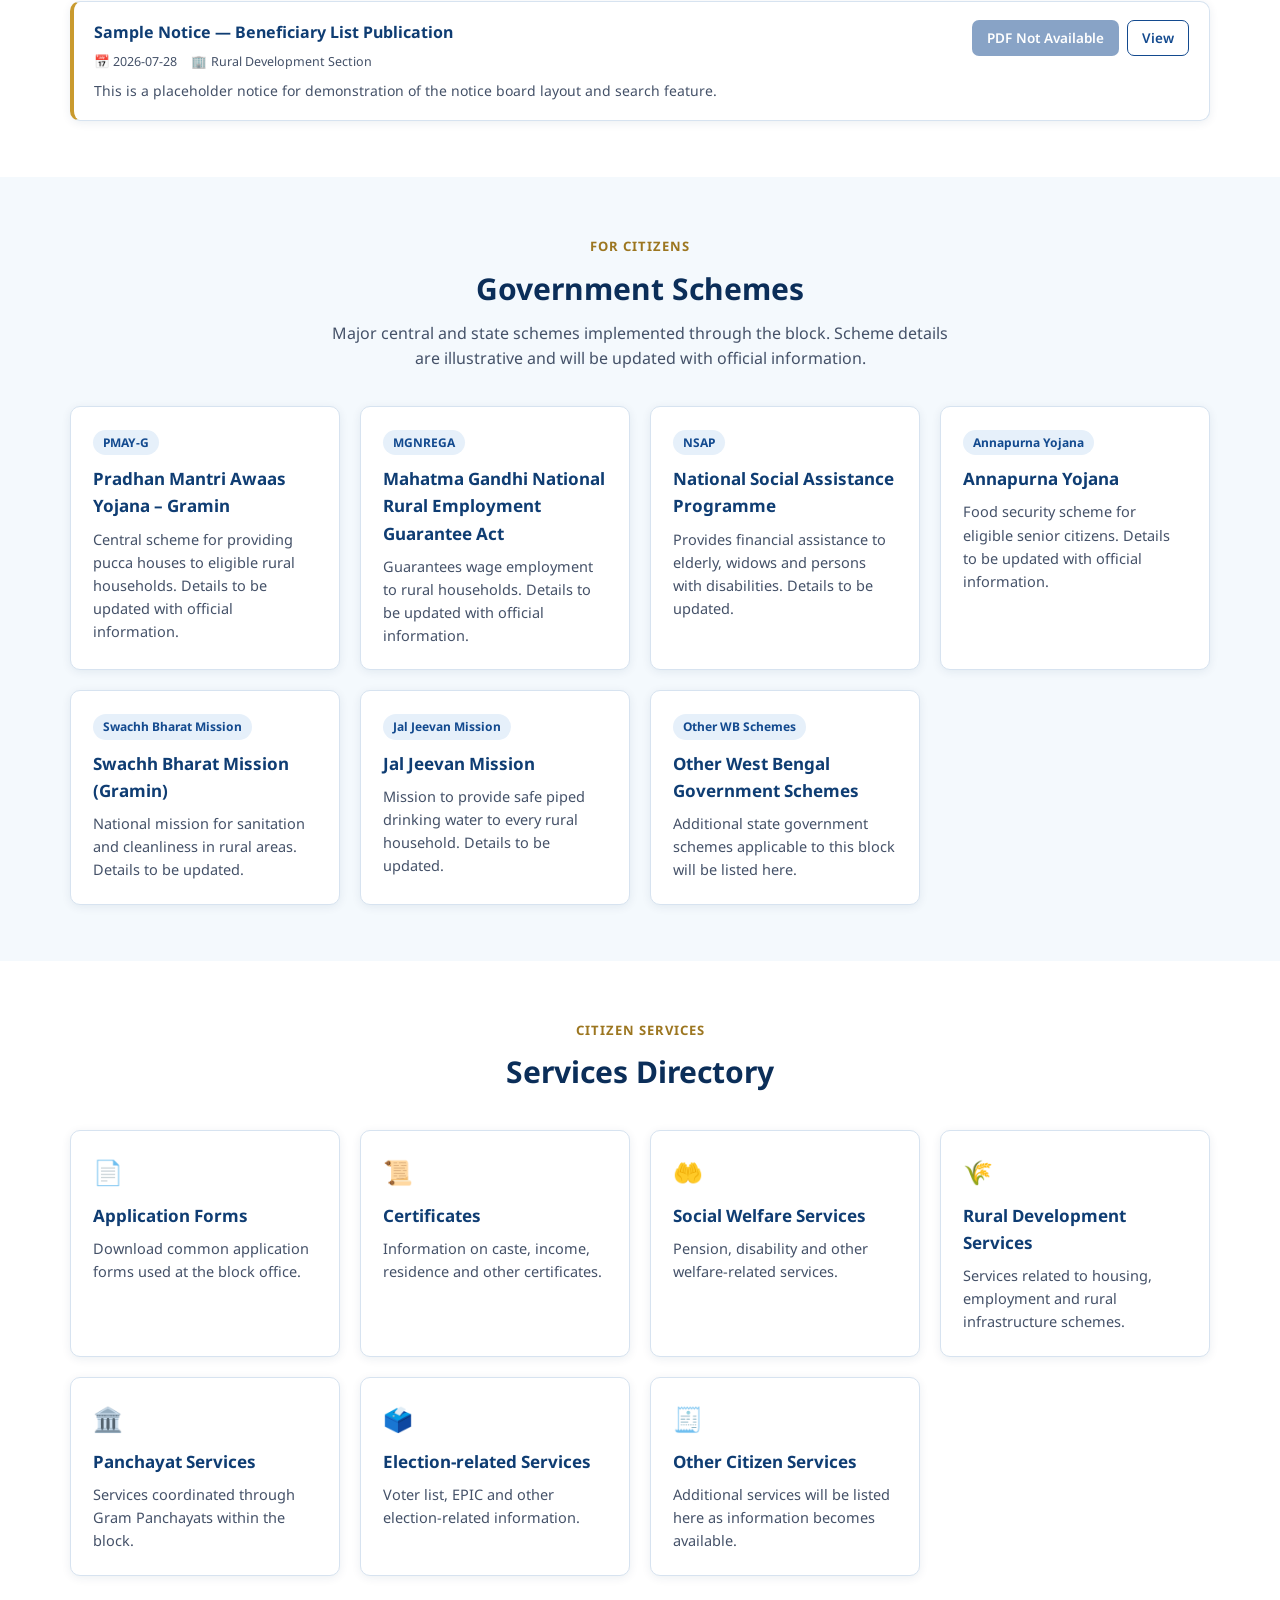
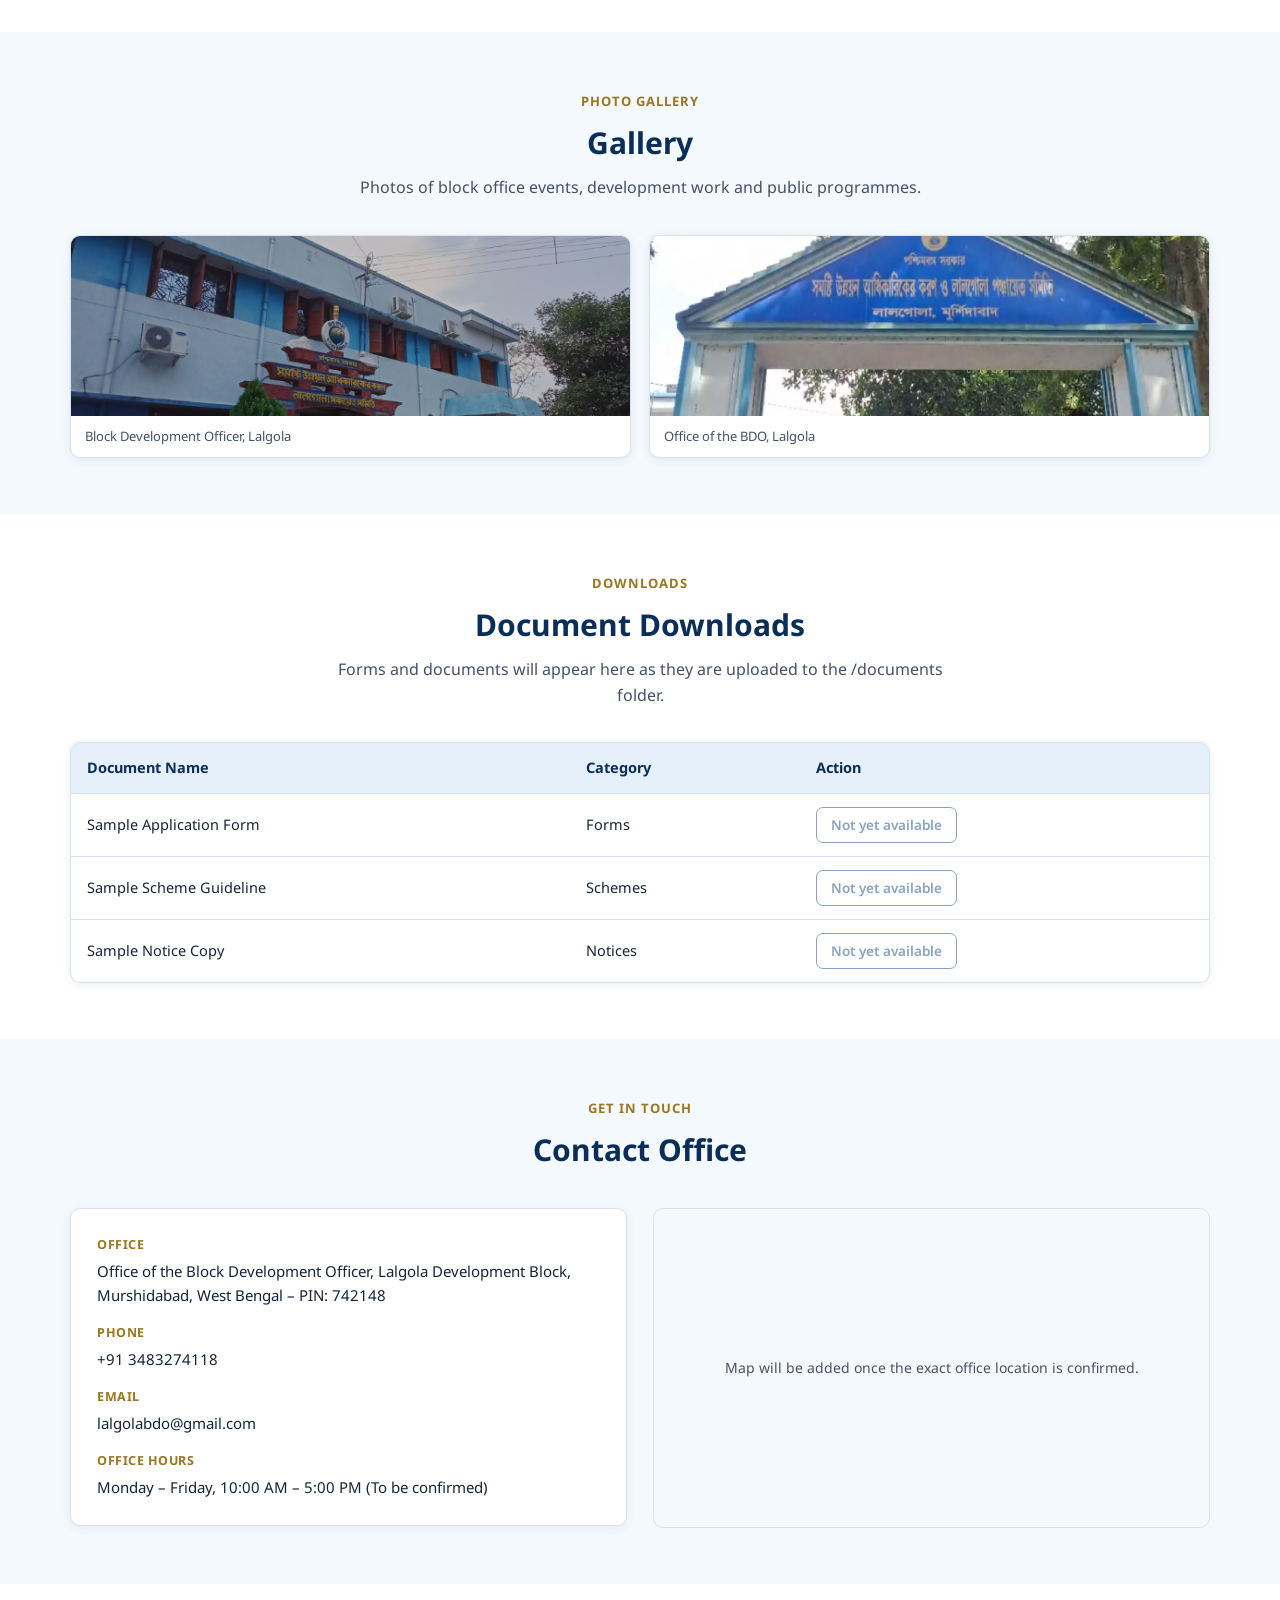
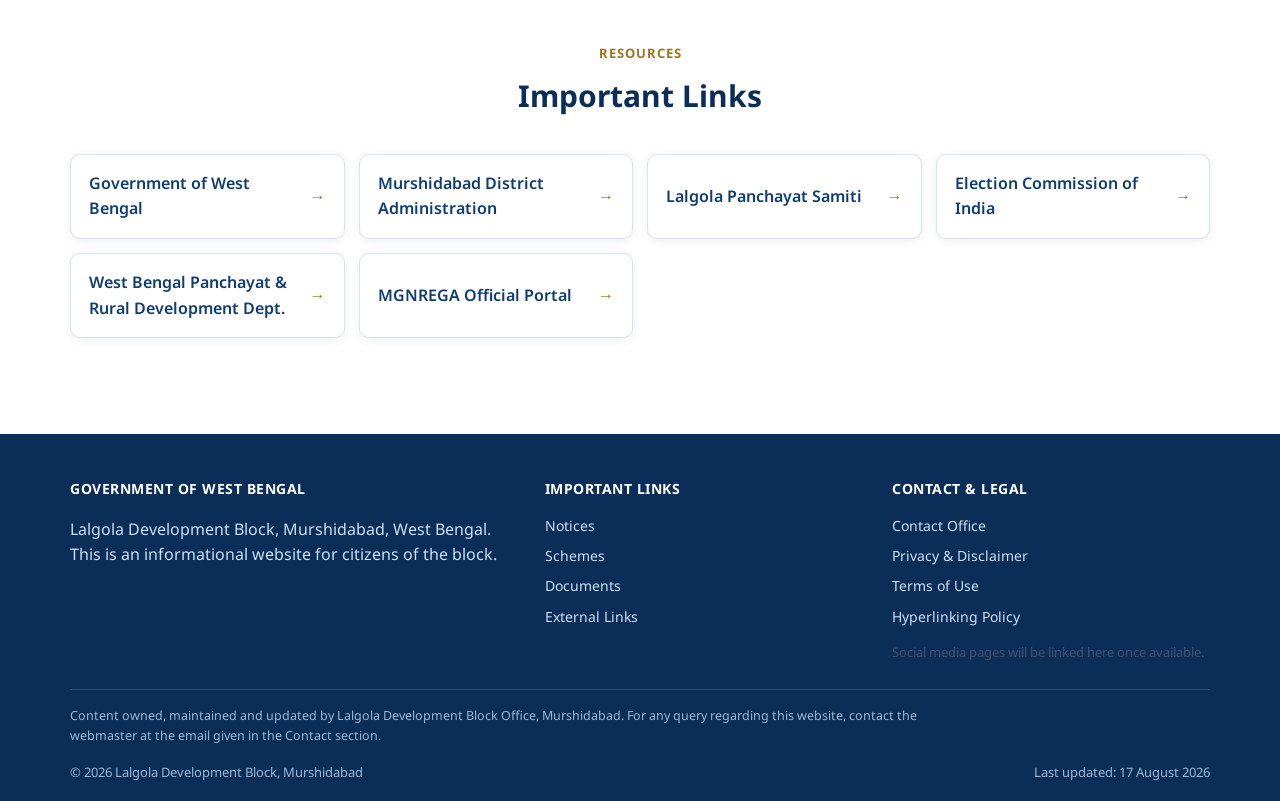
==== commit 7fbc6ced: "Update index.html" ====
--- a/index.html
+++ b/index.html
@@ -6,8 +6,8 @@
 <title>Lalgola Development Block | Office of the Block Development Officer, Murshidabad</title>
 <meta name="description" content="Official website of Lalgola Development Block, Murshidabad, West Bengal. Notices, government schemes, citizen services, documents and contact information for the Office of the Block Development Officer." />
 <meta name="keywords" content="Lalgola, Lalgola Development Block, BDO Lalgola, Murshidabad, West Bengal Government, Panchayat, MGNREGA, PMAY-G" />
-<meta name="author" content="Lalgola Development Block, Government of West Bengal " />
-<meta name="robots" content="index, follow" />
+<meta name="author" content="Lalgola Development Block, Government of West Bengal" />
+<meta name="robots" content="noindex, nofollow" />
 <meta name="google-site-verification" content="Y67OzCxvT1OCyPny6saWtaatB5zUL1qH_mbe_KQlQX0" />
 <link rel="canonical" href="https://bdolalgola.github.io/LALGOLA/" />
 
--- a/style.css
+++ b/style.css
@@ -1,5 +1,5 @@
 /* ==========================================================================
-   LALGOLA DEVELOPMENT BLOCK — STYLESHEET
+   LALGOLA DEVELOPMENT BLOCK — STYLESHEET 
    Primary theme: Government Blue. Edit CSS variables below to re-theme.
    ========================================================================== */
 
